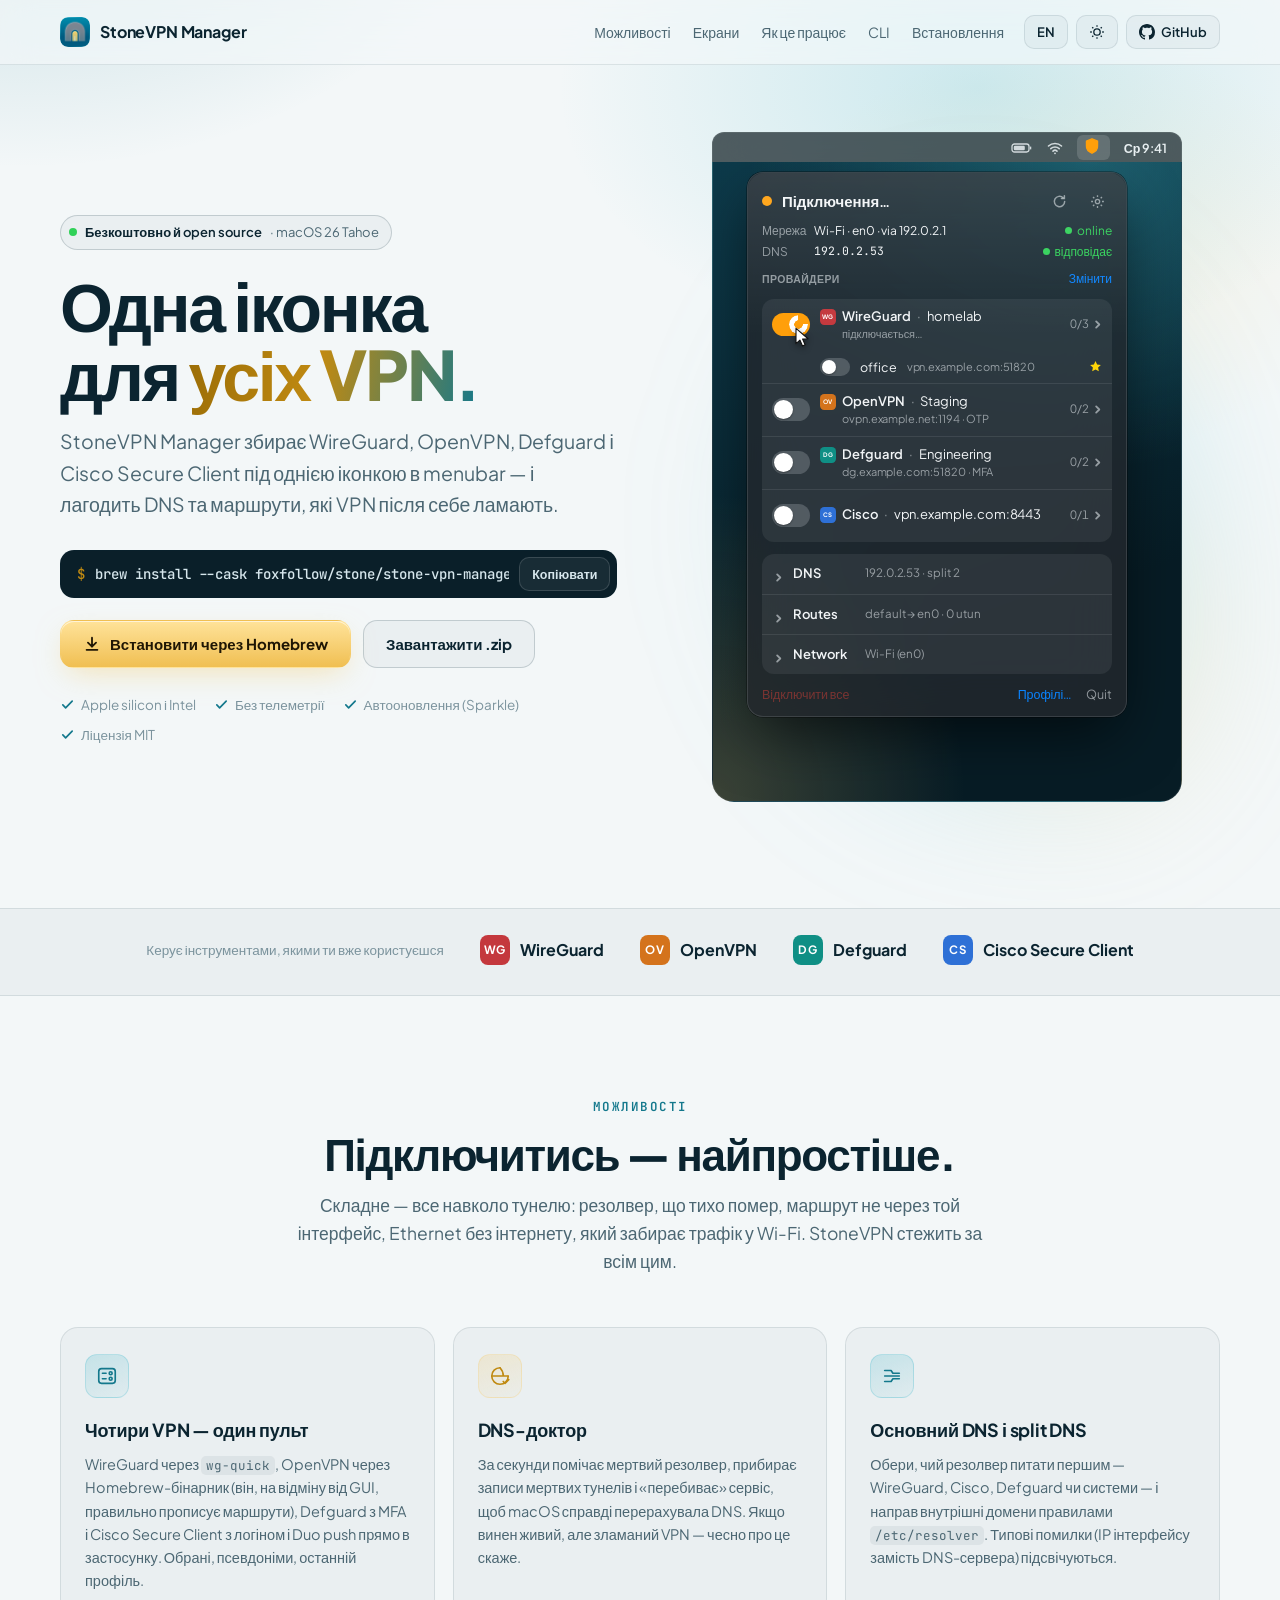
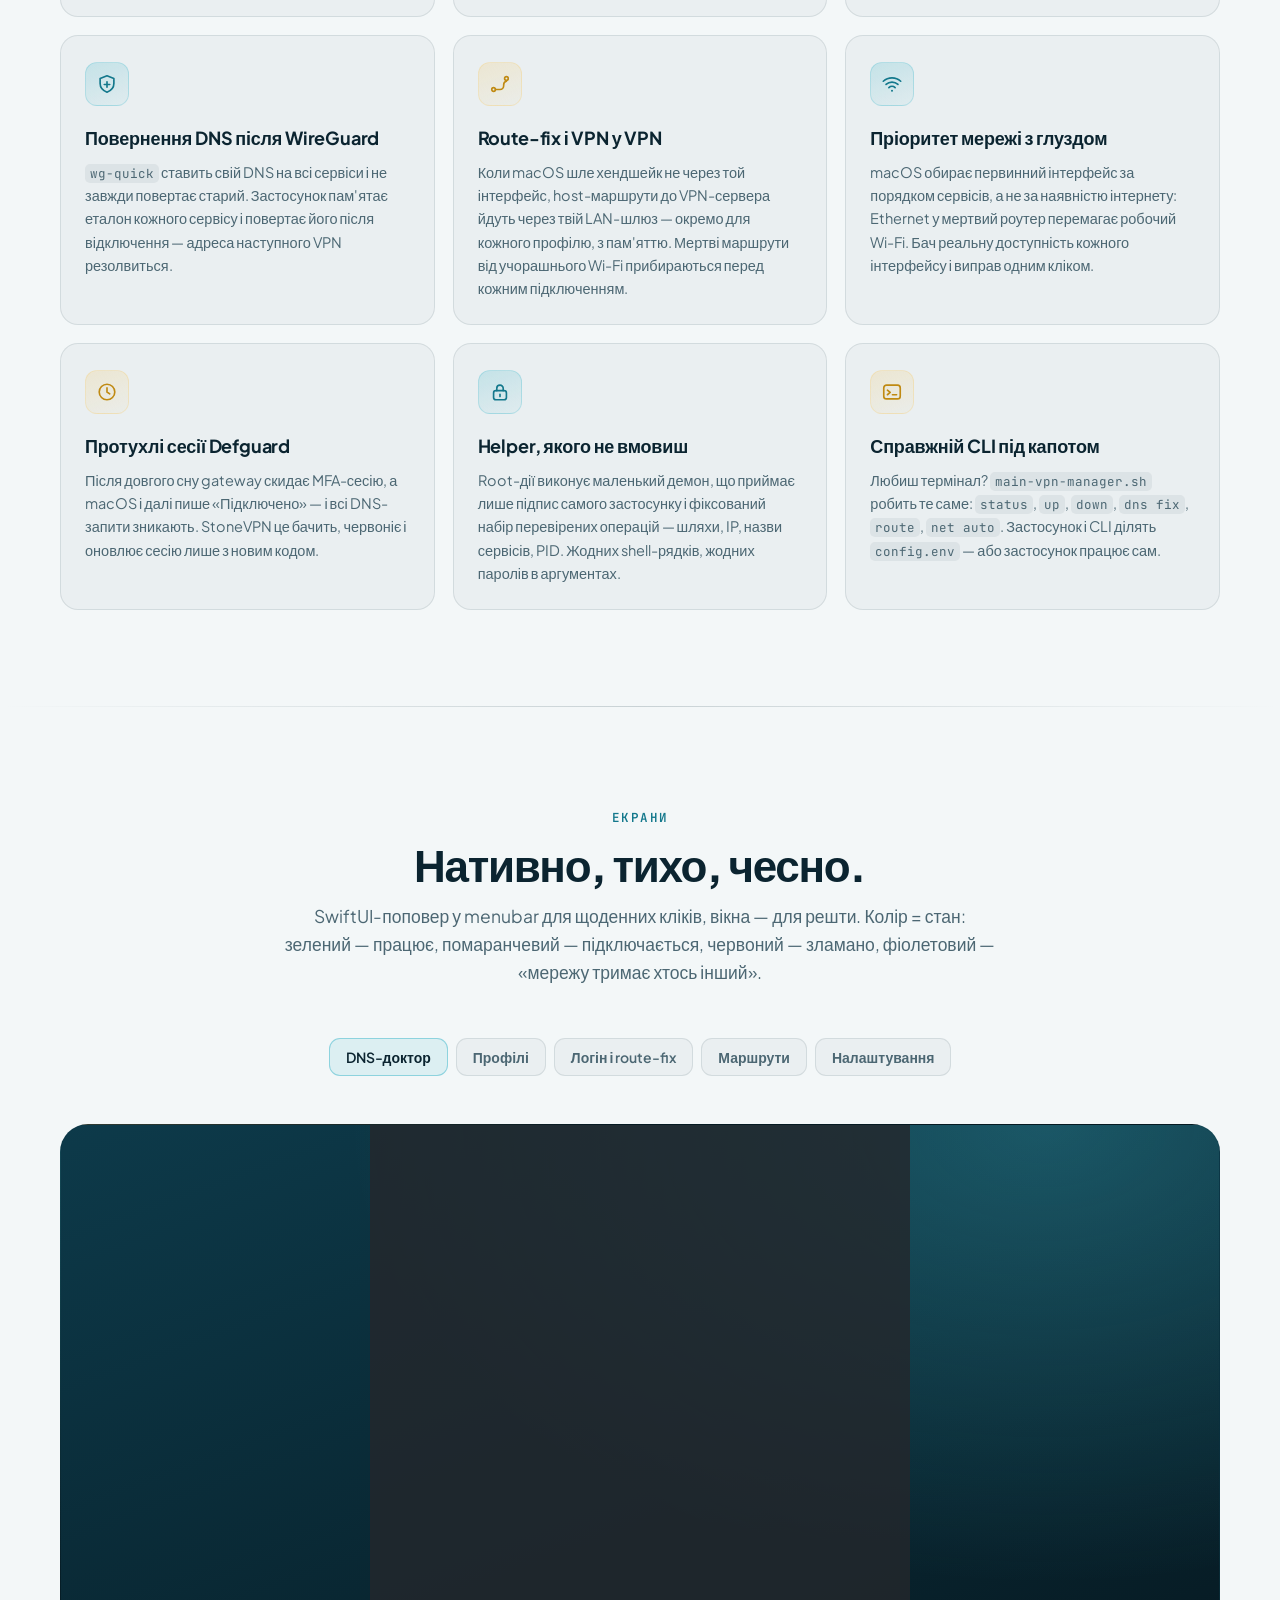
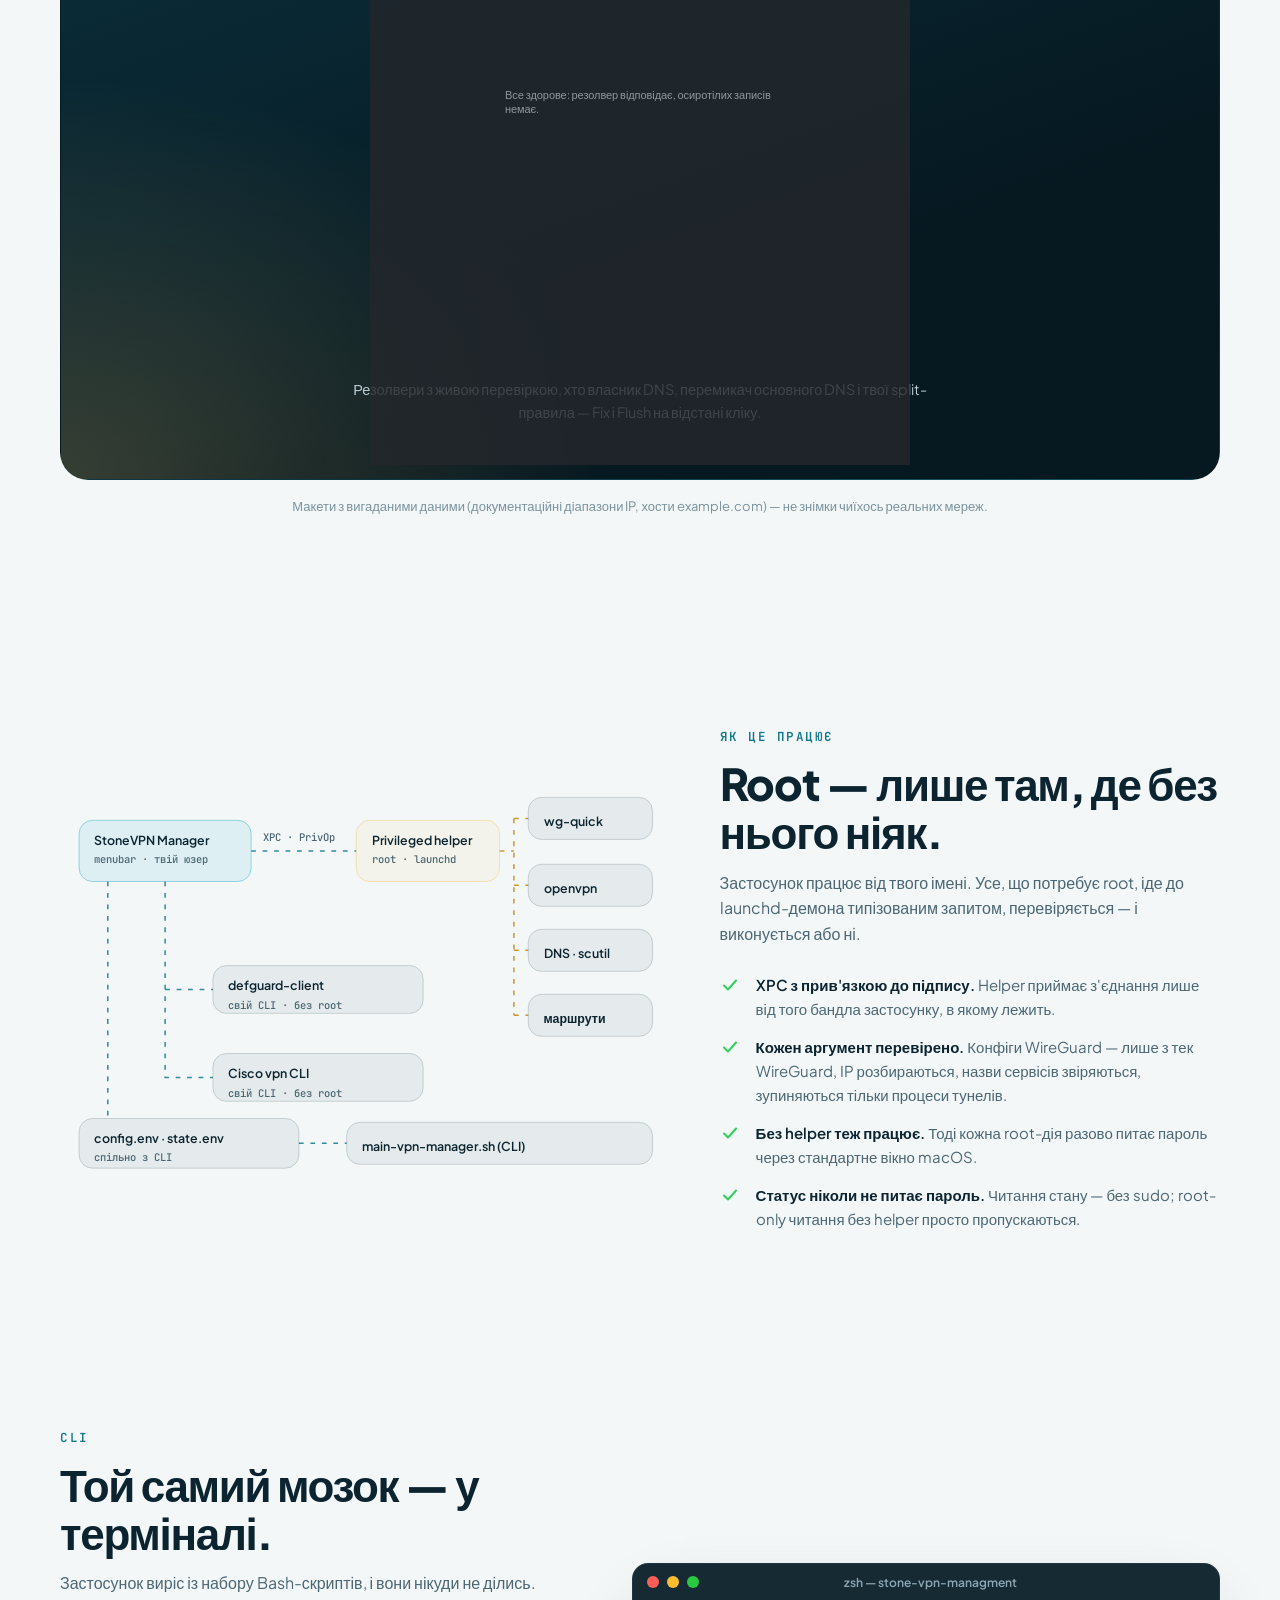
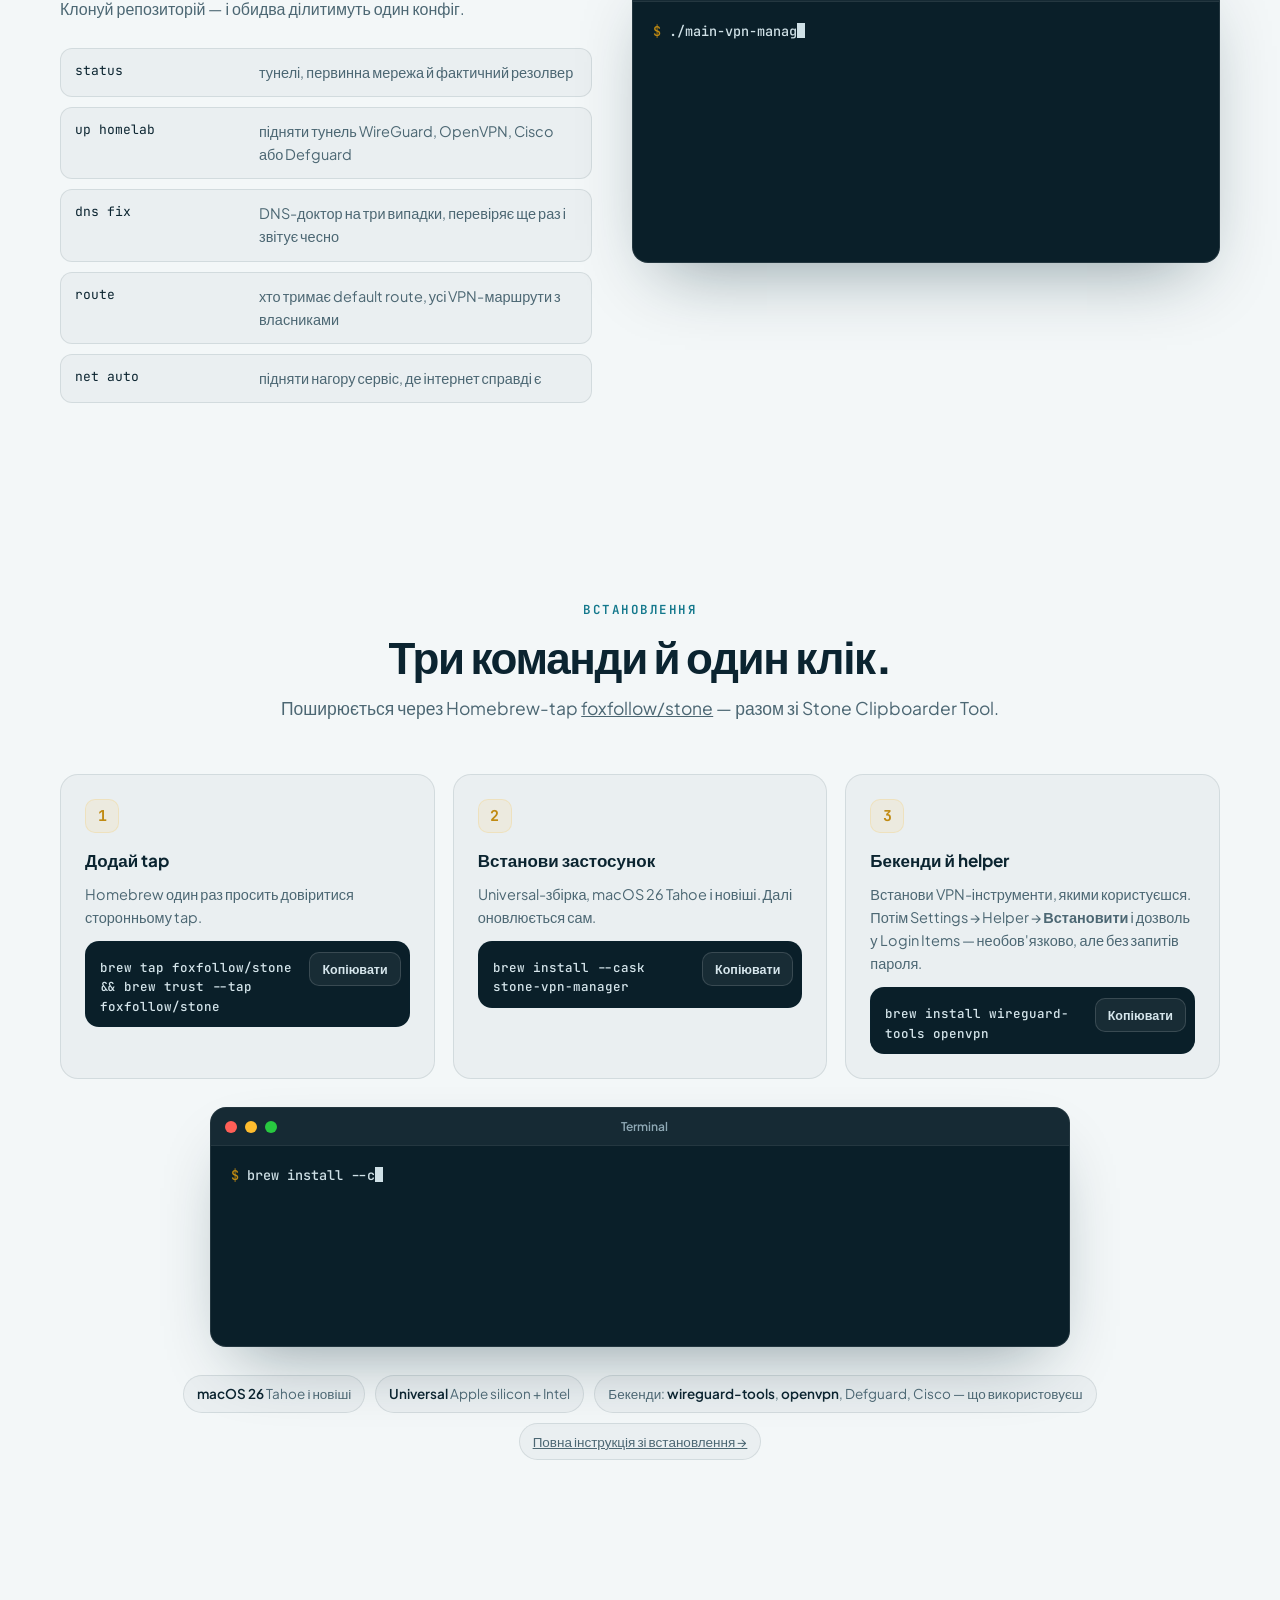
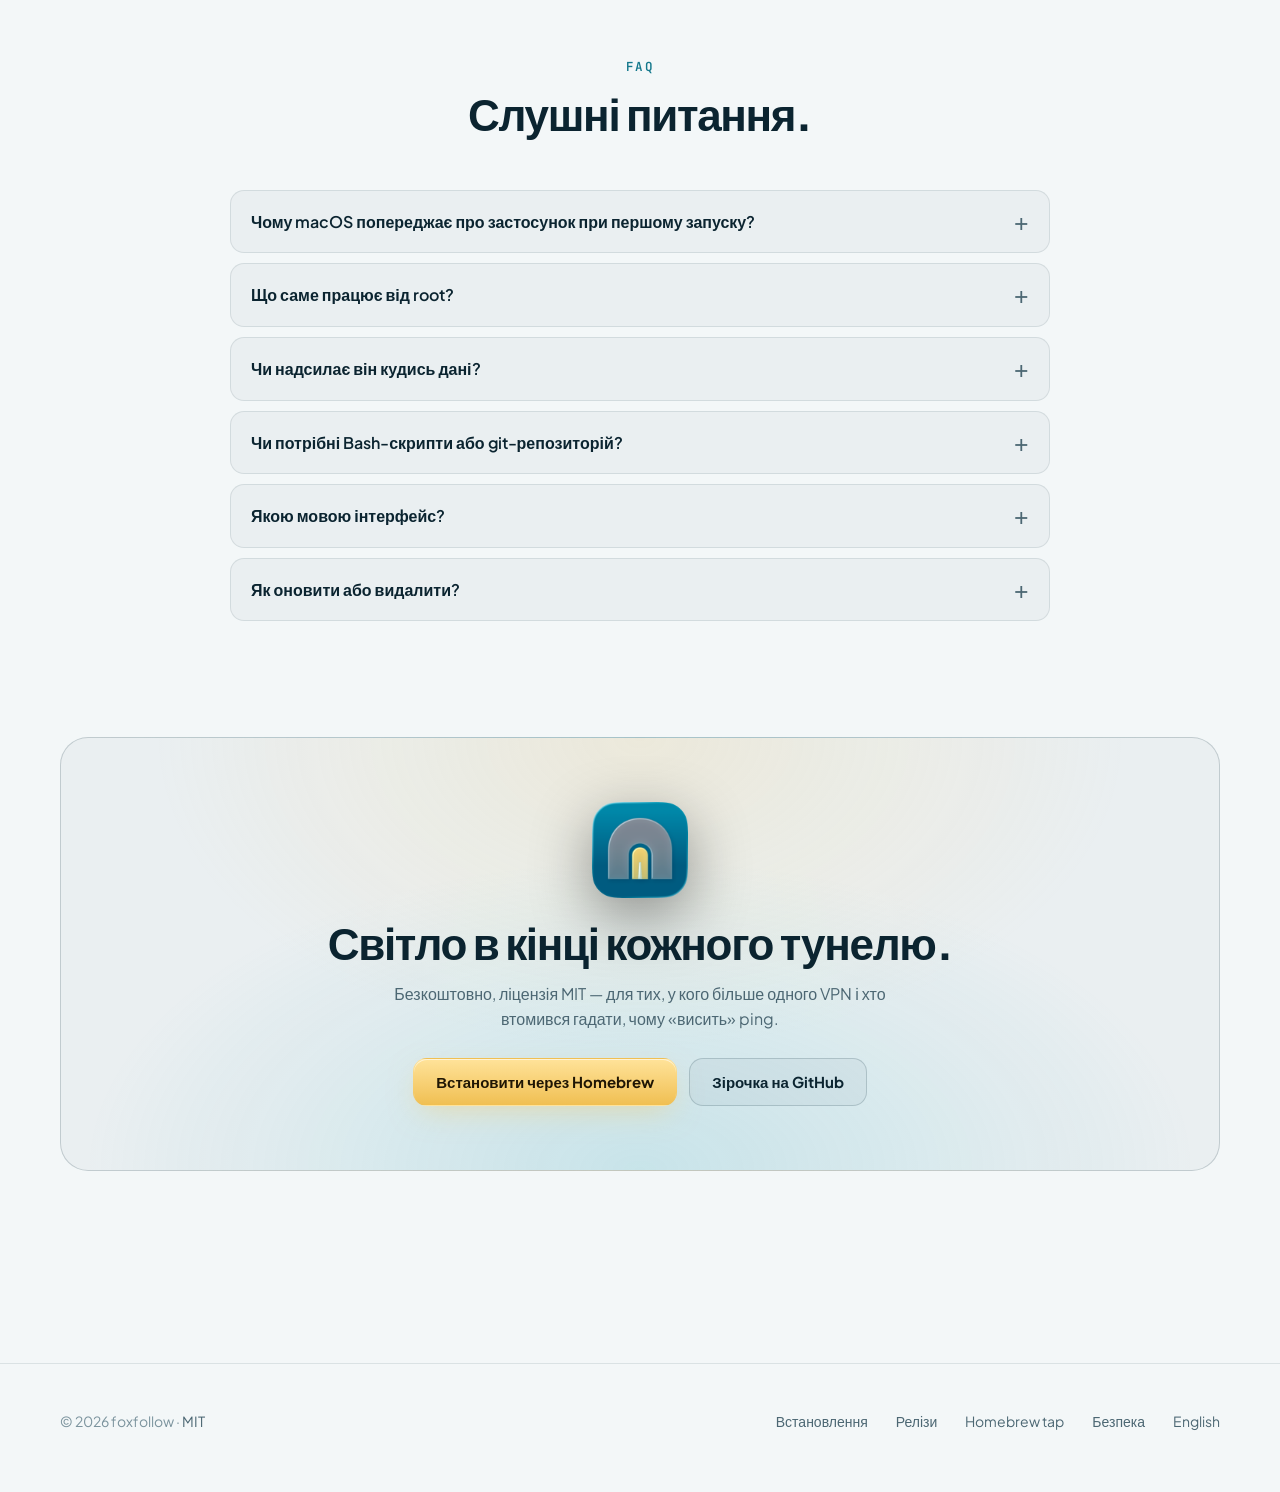
==== docs/index-ua.html @ f995382a "Add landing page (EN/UA), English README, Ukrainian README.uk.md - docs/: GitHub Pages site — animat" ====
<!DOCTYPE html>
<html lang="uk">
<head>
  <meta charset="utf-8">
  <meta name="viewport" content="width=device-width, initial-scale=1">
  <script>document.documentElement.classList.add("js");try{var t=localStorage.getItem("theme");if(t==="light"||t==="dark")document.documentElement.setAttribute("data-theme",t)}catch(e){}</script>
  <title>StoneVPN Manager – одна іконка в menubar для всіх VPN на macOS</title>
  <meta name="description" content="Безкоштовний open-source menubar-застосунок для macOS: WireGuard, OpenVPN, Defguard і Cisco Secure Client в одному місці — з DNS-доктором, split DNS, route-fix і діагностикою мережі. Встановлення через Homebrew.">
  <meta name="keywords" content="VPN менеджер macOS, WireGuard, OpenVPN, Defguard, Cisco Secure Client, DNS fix, split DNS, wg-quick, menubar, open source, українською">
  <link rel="canonical" href="https://foxfollow.github.io/stone-vpn-managment/index-ua.html">
  <link rel="alternate" hreflang="en" href="https://foxfollow.github.io/stone-vpn-managment/">
  <link rel="alternate" hreflang="uk" href="https://foxfollow.github.io/stone-vpn-managment/index-ua.html">
  <link rel="alternate" hreflang="x-default" href="https://foxfollow.github.io/stone-vpn-managment/">
  <link rel="icon" type="image/png" sizes="48x48" href="resources/favicon-48.png" media="(prefers-color-scheme: light)">
  <link rel="icon" type="image/png" sizes="48x48" href="resources/favicon-dark-48.png" media="(prefers-color-scheme: dark)">
  <link rel="apple-touch-icon" href="resources/apple-touch-icon.png">
  <meta property="og:type" content="website">
  <meta property="og:site_name" content="StoneVPN Manager">
  <meta property="og:title" content="StoneVPN Manager – одна іконка для всіх VPN">
  <meta property="og:description" content="WireGuard, OpenVPN, Defguard і Cisco в одному menubar-застосунку для macOS — і ремонт DNS та маршрутів, який VPN самі ніколи не роблять.">
  <meta property="og:url" content="https://foxfollow.github.io/stone-vpn-managment/index-ua.html">
  <meta property="og:image" content="https://foxfollow.github.io/stone-vpn-managment/resources/og-image.png">
  <meta property="og:locale" content="uk_UA">
  <meta property="og:locale:alternate" content="en_US">
  <meta name="twitter:card" content="summary_large_image">
  <meta name="theme-color" content="#061820">
  <link rel="preconnect" href="https://fonts.googleapis.com">
  <link rel="preconnect" href="https://fonts.gstatic.com" crossorigin>
  <link href="https://fonts.googleapis.com/css2?family=Plus+Jakarta+Sans:wght@400;500;600;700;800&family=JetBrains+Mono:wght@400;500;600&display=swap" rel="stylesheet">
  <link rel="stylesheet" href="resources/site.css">
  <script type="application/ld+json">
  {"@context":"https://schema.org","@type":"SoftwareApplication","name":"StoneVPN Manager","operatingSystem":"macOS 26+","applicationCategory":"UtilitiesApplication","offers":{"@type":"Offer","price":"0","priceCurrency":"USD"},"license":"https://opensource.org/licenses/MIT","url":"https://foxfollow.github.io/stone-vpn-managment/index-ua.html","inLanguage":"uk","downloadUrl":"https://github.com/foxfollow/stone-vpn-managment/releases/latest"}
  </script>
</head>
<body>

<nav class="nav" aria-label="Навігація">
  <div class="wrap">
    <a class="brand" href="index-ua.html"><img src="resources/icon-512.png" alt="" width="30" height="30">StoneVPN Manager</a>
    <div class="nav-links">
      <a href="#features">Можливості</a>
      <a href="#screens">Екрани</a>
      <a href="#how">Як це працює</a>
      <a href="#cli">CLI</a>
      <a href="#install">Встановлення</a>
    </div>
    <div class="nav-tools">
      <a class="chip-btn" href="./" hreflang="en" lang="en" title="English version">EN</a>
      <button class="chip-btn" type="button" data-theme-toggle aria-label="Світла/темна тема">
        <svg viewBox="0 0 20 20" fill="none" stroke="currentColor" stroke-width="1.6"><circle cx="10" cy="10" r="4"/><path d="M10 1.5v2M10 16.5v2M1.5 10h2M16.5 10h2M4 4l1.4 1.4M14.6 14.6 16 16M4 16l1.4-1.4M14.6 5.4 16 4"/></svg>
      </button>
      <a class="chip-btn" href="https://github.com/foxfollow/stone-vpn-managment" aria-label="GitHub">
        <svg viewBox="0 0 16 16" fill="currentColor"><path d="M8 0C3.58 0 0 3.58 0 8c0 3.54 2.29 6.53 5.47 7.59.4.07.55-.17.55-.38 0-.19-.01-.82-.01-1.49-2.01.37-2.53-.49-2.69-.94-.09-.23-.48-.94-.82-1.13-.28-.15-.68-.52-.01-.53.63-.01 1.08.58 1.23.82.72 1.21 1.87.87 2.33.66.07-.52.28-.87.51-1.07-1.78-.2-3.64-.89-3.64-3.95 0-.87.31-1.59.82-2.15-.08-.2-.36-1.02.08-2.12 0 0 .67-.21 2.2.82.64-.18 1.32-.27 2-.27.68 0 1.36.09 2 .27 1.53-1.04 2.2-.82 2.2-.82.44 1.1.16 1.92.08 2.12.51.56.82 1.27.82 2.15 0 3.07-1.87 3.75-3.65 3.95.29.25.54.73.54 1.48 0 1.07-.01 1.93-.01 2.2 0 .21.15.46.55.38A8.013 8.013 0 0 0 16 8c0-4.42-3.58-8-8-8z"/></svg>
        <span>GitHub</span>
      </a>
    </div>
  </div>
</nav>

<header class="hero">
  <div class="wrap hero-grid">
    <div>
      <span class="eyebrow reveal"><span class="pulse"></span><b>Безкоштовно й open source</b> · macOS 26 Tahoe</span>
      <h1 class="reveal" style="--d:.05s">Одна іконка<br>для <span class="lamp">усіх VPN.</span></h1>
      <p class="lead reveal" style="--d:.1s">StoneVPN Manager збирає WireGuard, OpenVPN, Defguard і Cisco Secure Client під однією іконкою в menubar — і лагодить DNS та маршрути, які VPN після себе ламають.</p>
      <div class="cmd reveal" style="--d:.15s"><span class="p">$</span><code>brew install --cask foxfollow/stone/stone-vpn-manager</code><button class="copy" type="button" data-copy="brew tap foxfollow/stone &amp;&amp; brew trust --tap foxfollow/stone &amp;&amp; brew install --cask stone-vpn-manager" data-done="Скопійовано ✓">Копіювати</button></div>
      <div class="hero-cta reveal" style="--d:.2s">
        <a class="btn btn-primary" href="#install">
          <svg viewBox="0 0 20 20" fill="none" stroke="currentColor" stroke-width="2" stroke-linecap="round" stroke-linejoin="round"><path d="M10 3v10M5.5 8.5 10 13l4.5-4.5M4 16.5h12"/></svg>
          Встановити через Homebrew
        </a>
        <a class="btn btn-ghost" href="https://github.com/foxfollow/stone-vpn-managment/releases/latest">Завантажити .zip</a>
      </div>
      <div class="hero-meta reveal" style="--d:.25s">
        <span><svg viewBox="0 0 16 16" fill="none" stroke="currentColor" stroke-width="1.8" stroke-linecap="round" stroke-linejoin="round"><path d="m3 8.5 3 3 7-7"/></svg>Apple silicon і Intel</span>
        <span><svg viewBox="0 0 16 16" fill="none" stroke="currentColor" stroke-width="1.8" stroke-linecap="round" stroke-linejoin="round"><path d="m3 8.5 3 3 7-7"/></svg>Без телеметрії</span>
        <span><svg viewBox="0 0 16 16" fill="none" stroke="currentColor" stroke-width="1.8" stroke-linecap="round" stroke-linejoin="round"><path d="m3 8.5 3 3 7-7"/></svg>Автооновлення (Sparkle)</span>
        <span><svg viewBox="0 0 16 16" fill="none" stroke="currentColor" stroke-width="1.8" stroke-linecap="round" stroke-linejoin="round"><path d="m3 8.5 3 3 7-7"/></svg>Ліцензія MIT</span>
      </div>
    </div>
    <div class="stage-wrap reveal" style="--d:.15s">
      <div class="stage-glow"></div>
      <div class="stage-fit" data-hero-stage>
        <div class="stage mk">
          <div class="menubar" aria-hidden="true">
            <span class="mb-ico" style="width:22px;height:16px">
              <svg viewBox="0 0 22 16" fill="none" stroke="currentColor" stroke-width="1.3"><rect x="1" y="4" width="17" height="8" rx="2.4"/><rect x="2.8" y="5.8" width="11" height="4.4" rx="1.2" fill="currentColor" stroke="none"/><path d="M19.6 6.6v2.8"/></svg>
            </span>
            <span class="mb-ico"><svg viewBox="0 0 16 16" fill="none" stroke="currentColor" stroke-width="1.6" stroke-linecap="round"><path d="M1.5 6a9.5 9.5 0 0 1 13 0M3.8 8.6a6.2 6.2 0 0 1 8.4 0M6 11.1a3 3 0 0 1 4 0"/><circle cx="8" cy="13.3" r=".9" fill="currentColor" stroke="none"/></svg></span>
            <span class="mb-app"><span data-mb-icon></span><span class="mb-count" data-mb-count></span></span>
            <span>Ср 9:41</span>
          </div>
          <div class="desk" role="img" aria-label="Анімований макет поповера StoneVPN Manager: підключення WireGuard і Defguard, виявлення мертвого DNS-резолвера і його ремонт. Вигадані дані."></div>
        </div>
      </div>
    </div>
  </div>
</header>

<div class="backends">
  <div class="wrap">
    <span class="lbl">Керує інструментами, якими ти вже користуєшся</span>
    <span class="be"><span class="badge b-wg">WG</span>WireGuard</span>
    <span class="be"><span class="badge b-ov">OV</span>OpenVPN</span>
    <span class="be"><span class="badge b-dg">DG</span>Defguard</span>
    <span class="be"><span class="badge b-cs">CS</span>Cisco Secure Client</span>
  </div>
</div>

<section id="features">
  <div class="wrap">
    <div class="sec-head reveal">
      <span class="kicker">Можливості</span>
      <h2>Підключитись — найпростіше.</h2>
      <p>Складне — все навколо тунелю: резолвер, що тихо помер, маршрут не через той інтерфейс, Ethernet без інтернету, який забирає трафік у Wi-Fi. StoneVPN стежить за всім цим.</p>
    </div>
    <div class="features">
      <article class="feat reveal">
        <div class="ico"><svg viewBox="0 0 24 24" fill="none" stroke="currentColor" stroke-width="1.8" stroke-linecap="round" stroke-linejoin="round"><rect x="3" y="4" width="18" height="16" rx="3"/><path d="M7 9h4M7 15h4"/><circle cx="16" cy="9" r="1.6"/><circle cx="16" cy="15" r="1.6"/></svg></div>
        <h3>Чотири VPN — один пульт</h3>
        <p>WireGuard через <code>wg-quick</code>, OpenVPN через Homebrew-бінарник (він, на відміну від GUI, правильно прописує маршрути), Defguard з MFA і Cisco Secure Client з логіном і Duo push прямо в застосунку. Обрані, псевдоніми, останній профіль.</p>
      </article>
      <article class="feat reveal" style="--d:.05s">
        <div class="ico lamp"><svg viewBox="0 0 24 24" fill="none" stroke="currentColor" stroke-width="1.8" stroke-linecap="round" stroke-linejoin="round"><path d="M12 3a9 9 0 1 0 9 9"/><path d="M3.5 12h17M12 3c2.5 2.6 3.6 5.6 3.6 9"/><path d="m15.5 18 2 2 4-4"/></svg></div>
        <h3>DNS-доктор</h3>
        <p>За секунди помічає мертвий резолвер, прибирає записи мертвих тунелів і «перебиває» сервіс, щоб macOS справді перерахувала DNS. Якщо винен живий, але зламаний VPN — чесно про це скаже.</p>
      </article>
      <article class="feat reveal" style="--d:.1s">
        <div class="ico"><svg viewBox="0 0 24 24" fill="none" stroke="currentColor" stroke-width="1.8" stroke-linecap="round" stroke-linejoin="round"><path d="M4 6h7l2 3h7M4 18h7l2-3h7M4 12h16"/></svg></div>
        <h3>Основний DNS і split DNS</h3>
        <p>Обери, чий резолвер питати першим — WireGuard, Cisco, Defguard чи системи — і направ внутрішні домени правилами <code>/etc/resolver</code>. Типові помилки (IP інтерфейсу замість DNS-сервера) підсвічуються.</p>
      </article>
      <article class="feat reveal">
        <div class="ico"><svg viewBox="0 0 24 24" fill="none" stroke="currentColor" stroke-width="1.8" stroke-linecap="round" stroke-linejoin="round"><path d="M12 3 19.5 6v5.5c0 4.6-3.2 7.8-7.5 9.5-4.3-1.7-7.5-4.9-7.5-9.5V6z"/><path d="M9 12.5h6M12 9.5v6"/></svg></div>
        <h3>Повернення DNS після WireGuard</h3>
        <p><code>wg-quick</code> ставить свій DNS на всі сервіси і не завжди повертає старий. Застосунок пам'ятає еталон кожного сервісу і повертає його після відключення — адреса наступного VPN резолвиться.</p>
      </article>
      <article class="feat reveal" style="--d:.05s">
        <div class="ico lamp"><svg viewBox="0 0 24 24" fill="none" stroke="currentColor" stroke-width="1.8" stroke-linecap="round" stroke-linejoin="round"><circle cx="5" cy="18" r="2"/><circle cx="19" cy="6" r="2"/><path d="M7 18h5a4 4 0 0 0 4-4v-1a4 4 0 0 1 3-4"/></svg></div>
        <h3>Route-fix і VPN у VPN</h3>
        <p>Коли macOS шле хендшейк не через той інтерфейс, host-маршрути до VPN-сервера йдуть через твій LAN-шлюз — окремо для кожного профілю, з пам'яттю. Мертві маршрути від учорашнього Wi-Fi прибираються перед кожним підключенням.</p>
      </article>
      <article class="feat reveal" style="--d:.1s">
        <div class="ico"><svg viewBox="0 0 24 24" fill="none" stroke="currentColor" stroke-width="1.8" stroke-linecap="round" stroke-linejoin="round"><path d="M2.5 9a14 14 0 0 1 19 0M5.5 12.5a9.5 9.5 0 0 1 13 0M8.6 16a5 5 0 0 1 6.8 0"/><circle cx="12" cy="19.4" r="1.1" fill="currentColor" stroke="none"/></svg></div>
        <h3>Пріоритет мережі з глуздом</h3>
        <p>macOS обирає первинний інтерфейс за порядком сервісів, а не за наявністю інтернету: Ethernet у мертвий роутер перемагає робочий Wi-Fi. Бач реальну доступність кожного інтерфейсу і виправ одним кліком.</p>
      </article>
      <article class="feat reveal">
        <div class="ico lamp"><svg viewBox="0 0 24 24" fill="none" stroke="currentColor" stroke-width="1.8" stroke-linecap="round" stroke-linejoin="round"><circle cx="12" cy="12" r="8.5"/><path d="M12 7.5V12l3 2"/></svg></div>
        <h3>Протухлі сесії Defguard</h3>
        <p>Після довгого сну gateway скидає MFA-сесію, а macOS і далі пише «Підключено» — і всі DNS-запити зникають. StoneVPN це бачить, червоніє і оновлює сесію лише з новим кодом.</p>
      </article>
      <article class="feat reveal" style="--d:.05s">
        <div class="ico"><svg viewBox="0 0 24 24" fill="none" stroke="currentColor" stroke-width="1.8" stroke-linecap="round" stroke-linejoin="round"><rect x="5" y="10.5" width="14" height="10" rx="2.5"/><path d="M8.5 10.5V8a3.5 3.5 0 0 1 7 0v2.5M12 14.5v2.5"/></svg></div>
        <h3>Helper, якого не вмовиш</h3>
        <p>Root-дії виконує маленький демон, що приймає лише підпис самого застосунку і фіксований набір перевірених операцій — шляхи, IP, назви сервісів, PID. Жодних shell-рядків, жодних паролів в аргументах.</p>
      </article>
      <article class="feat reveal" style="--d:.1s">
        <div class="ico lamp"><svg viewBox="0 0 24 24" fill="none" stroke="currentColor" stroke-width="1.8" stroke-linecap="round" stroke-linejoin="round"><rect x="3" y="4.5" width="18" height="15" rx="3"/><path d="m7 10 3 2.5L7 15M12.5 15H17"/></svg></div>
        <h3>Справжній CLI під капотом</h3>
        <p>Любиш термінал? <code>main-vpn-manager.sh</code> робить те саме: <code>status</code>, <code>up</code>, <code>down</code>, <code>dns fix</code>, <code>route</code>, <code>net auto</code>. Застосунок і CLI ділять <code>config.env</code> — або застосунок працює сам.</p>
      </article>
    </div>
  </div>
</section>

<div class="divider"></div>

<section id="screens">
  <div class="wrap">
    <div class="sec-head reveal">
      <span class="kicker">Екрани</span>
      <h2>Нативно, тихо, чесно.</h2>
      <p>SwiftUI-поповер у menubar для щоденних кліків, вікна — для решти. Колір = стан: зелений — працює, помаранчевий — підключається, червоний — зламано, фіолетовий — «мережу тримає хтось інший».</p>
    </div>
    <div class="gallery reveal" data-gallery>
      <div class="g-tabs" role="tablist">
        <button class="g-tab" role="tab" type="button" data-for="dns">DNS-доктор</button>
        <button class="g-tab" role="tab" type="button" data-for="profiles">Профілі</button>
        <button class="g-tab" role="tab" type="button" data-for="connect">Логін і route-fix</button>
        <button class="g-tab" role="tab" type="button" data-for="routes">Маршрути</button>
        <button class="g-tab" role="tab" type="button" data-for="settings">Налаштування</button>
      </div>
      <div class="g-stage">
        <div class="g-pane" data-pane="dns"><div class="g-fit"></div><p class="g-cap">Резолвери з живою перевіркою, хто власник DNS, перемикач основного DNS і твої split-правила — Fix і Flush на відстані кліку.</p></div>
        <div class="g-pane" data-pane="profiles"><div class="g-fit"></div><p class="g-cap">Усі профілі всіх бекендів: псевдоніми для незрозумілих назв <code>.ovpn</code>, обрані й політика route-fix для кожного профілю.</p></div>
        <div class="g-pane" data-pane="connect"><div class="g-fit"></div><p class="g-cap">Логін OpenVPN з OTP і вибором route-fix шлюзу. Паролі й коди ніде не зберігаються.</p></div>
        <div class="g-pane" data-pane="routes"><div class="g-fit"></div><p class="g-cap">Який тунель що везе: маршрути кожного utun з підписом власника, плюс host-маршрути до VPN-серверів.</p></div>
        <div class="g-pane" data-pane="settings"><div class="g-fit"></div><p class="g-cap">Ті самі ключі, що в <code>config.env</code>, плюс повернення DNS, doctor і автоматика.</p></div>
      </div>
    </div>
    <p class="mockup-note">Макети з вигаданими даними (документаційні діапазони IP, хости example.com) — не знімки чиїхось реальних мереж.</p>
  </div>
</section>

<section id="how">
  <div class="wrap arch">
    <div class="reveal" data-arch>
      <script type="application/json">{"aria":"Архітектура: застосунок звертається до root-helper через XPC; helper виконує wg-quick, openvpn, зміни DNS і маршрутів; Defguard і Cisco — через власні CLI; CLI ділить конфіг.","app":"StoneVPN Manager","appS":"menubar · твій юзер","xpc":"XPC · PrivOp","helper":"Privileged helper","helperS":"root · launchd","dns":"DNS · scutil","routes":"маршрути","noRoot":"свій CLI · без root","shared":"спільно з CLI"}</script>
    </div>
    <div>
      <div class="reveal">
        <span class="kicker">Як це працює</span>
        <h2>Root — лише там, де без нього ніяк.</h2>
        <p style="color:var(--muted);margin:0 0 26px">Застосунок працює від твого імені. Усе, що потребує root, іде до launchd-демона типізованим запитом, перевіряється — і виконується або ні.</p>
      </div>
      <ul class="checks reveal" style="--d:.05s">
        <li><svg viewBox="0 0 20 20" fill="none" stroke="currentColor" stroke-width="2" stroke-linecap="round" stroke-linejoin="round"><path d="m4 10.5 4 4 8-9"/></svg><span><b>XPC з прив'язкою до підпису.</b> Helper приймає з'єднання лише від того бандла застосунку, в якому лежить.</span></li>
        <li><svg viewBox="0 0 20 20" fill="none" stroke="currentColor" stroke-width="2" stroke-linecap="round" stroke-linejoin="round"><path d="m4 10.5 4 4 8-9"/></svg><span><b>Кожен аргумент перевірено.</b> Конфіги WireGuard — лише з тек WireGuard, IP розбираються, назви сервісів звіряються, зупиняються тільки процеси тунелів.</span></li>
        <li><svg viewBox="0 0 20 20" fill="none" stroke="currentColor" stroke-width="2" stroke-linecap="round" stroke-linejoin="round"><path d="m4 10.5 4 4 8-9"/></svg><span><b>Без helper теж працює.</b> Тоді кожна root-дія разово питає пароль через стандартне вікно macOS.</span></li>
        <li><svg viewBox="0 0 20 20" fill="none" stroke="currentColor" stroke-width="2" stroke-linecap="round" stroke-linejoin="round"><path d="m4 10.5 4 4 8-9"/></svg><span><b>Статус ніколи не питає пароль.</b> Читання стану — без sudo; root-only читання без helper просто пропускаються.</span></li>
      </ul>
    </div>
  </div>
</section>

<section id="cli">
  <div class="wrap cli-grid">
    <div>
      <div class="reveal">
        <span class="kicker">CLI</span>
        <h2>Той самий мозок — у терміналі.</h2>
        <p style="color:var(--muted);margin:0 0 26px">Застосунок виріс із набору Bash-скриптів, і вони нікуди не ділись. Клонуй репозиторій — і обидва ділитимуть один конфіг.</p>
      </div>
      <div class="cmds reveal" style="--d:.05s">
        <div><code>status</code><span>тунелі, первинна мережа й фактичний резолвер</span></div>
        <div><code>up homelab</code><span>підняти тунель WireGuard, OpenVPN, Cisco або Defguard</span></div>
        <div><code>dns fix</code><span>DNS-доктор на три випадки, перевіряє ще раз і звітує чесно</span></div>
        <div><code>route</code><span>хто тримає default route, усі VPN-маршрути з власниками</span></div>
        <div><code>net auto</code><span>підняти нагору сервіс, де інтернет справді є</span></div>
      </div>
    </div>
    <div class="term reveal" style="--d:.1s">
      <div class="term-bar"><span class="lights"><i></i><i></i><i></i></span><span class="t-title">zsh — stone-vpn-managment</span></div>
      <pre data-term><script type="application/json">[
        {"c":"./main-vpn-manager.sh list"},
        {"o":"WireGuard  homelab · office · backup","k":"dim","w":120},
        {"o":"OpenVPN    Staging · Client lab","k":"dim","w":120},
        {"o":"Defguard   Engineering (MFA) · Lab","k":"dim","w":120},
        {"o":"Cisco      vpn.example.com:8443","k":"dim","w":500},
        {"c":"./main-vpn-manager.sh up homelab"},
        {"o":"[#] wg-quick up /opt/homebrew/etc/wireguard/homelab.conf","k":"dim","w":420},
        {"o":"✓ homelab → utun4 198.51.100.7","k":"ok","w":600},
        {"c":"./main-vpn-manager.sh dns fix"},
        {"o":"резолвер 198.51.100.53 ✗ — не відповідає","k":"","w":300},
        {"o":"осиротілі DNS: 1 → прибрано · Wi-Fi переключено · кеш скинуто","k":"dim","w":420},
        {"o":"✓ резолвер знову відповідає","k":"ok","w":300}
      ]</script></pre>
    </div>
  </div>
</section>

<section id="install">
  <div class="wrap">
    <div class="sec-head reveal">
      <span class="kicker">Встановлення</span>
      <h2>Три команди й один клік.</h2>
      <p>Поширюється через Homebrew-tap <a href="https://github.com/foxfollow/homebrew-stone">foxfollow/stone</a> — разом зі Stone Clipboarder Tool.</p>
    </div>
    <div class="steps">
      <div class="step reveal">
        <h3>Додай tap</h3>
        <p>Homebrew один раз просить довіритися сторонньому tap.</p>
        <div class="cmd"><code>brew tap foxfollow/stone &amp;&amp; brew trust --tap foxfollow/stone</code><button class="copy" type="button" data-copy="brew tap foxfollow/stone &amp;&amp; brew trust --tap foxfollow/stone" data-done="✓">Копіювати</button></div>
      </div>
      <div class="step reveal" style="--d:.05s">
        <h3>Встанови застосунок</h3>
        <p>Universal-збірка, macOS 26 Tahoe і новіші. Далі оновлюється сам.</p>
        <div class="cmd"><code>brew install --cask stone-vpn-manager</code><button class="copy" type="button" data-copy="brew install --cask stone-vpn-manager" data-done="✓">Копіювати</button></div>
      </div>
      <div class="step reveal" style="--d:.1s">
        <h3>Бекенди й helper</h3>
        <p>Встанови VPN-інструменти, якими користуєшся. Потім Settings → Helper → <b>Встановити</b> і дозволь у Login Items — необов'язково, але без запитів пароля.</p>
        <div class="cmd"><code>brew install wireguard-tools openvpn</code><button class="copy" type="button" data-copy="brew install wireguard-tools openvpn" data-done="✓">Копіювати</button></div>
      </div>
    </div>
    <div class="term reveal" style="margin-top:28px;max-width:860px;margin-inline:auto">
      <div class="term-bar"><span class="lights"><i></i><i></i><i></i></span><span class="t-title">Terminal</span></div>
      <pre data-term style="min-height:200px"><script type="application/json">[
        {"c":"brew install --cask stone-vpn-manager"},
        {"o":"==> Downloading StoneVPNManager.zip","k":"hl","w":500},
        {"o":"==> Installing Cask stone-vpn-manager","k":"hl","w":300},
        {"o":"==> Moving App 'StoneVPNManager.app' to '/Applications/StoneVPNManager.app'","k":"dim","w":400},
        {"o":"🍺  stone-vpn-manager was successfully installed!","k":"ok","w":500},
        {"c":"open -a StoneVPNManager"}
      ]</script></pre>
    </div>
    <div class="req reveal">
      <span><b>macOS 26</b> Tahoe і новіші</span>
      <span><b>Universal</b> Apple silicon + Intel</span>
      <span>Бекенди: <b>wireguard-tools</b>, <b>openvpn</b>, Defguard, Cisco — що використовуєш</span>
      <span><a href="installation-ua.html">Повна інструкція зі встановлення →</a></span>
    </div>
  </div>
</section>

<section id="faq">
  <div class="wrap">
    <div class="sec-head reveal">
      <span class="kicker">FAQ</span>
      <h2>Слушні питання.</h2>
    </div>
    <div class="faq reveal">
      <details>
        <summary>Чому macOS попереджає про застосунок при першому запуску?</summary>
        <p>Він безкоштовний і підписаний ad-hoc, без платного Apple Developer ID. Homebrew-cask сам знімає прапорець карантину. Для ручного <code>.zip</code> один раз виконай <code>xattr -cr /Applications/StoneVPNManager.app</code> або правий клік → Open. Оновлення перевіряються підписом EdDSA.</p>
      </details>
      <details>
        <summary>Що саме працює від root?</summary>
        <p><code>wg-quick</code>, <code>openvpn</code>, зміни DNS і маршрутів, порядок мережевих сервісів і зупинка процесів тунелів — через helper і лише як типізовані перевірені операції. Defguard і Cisco йдуть через власні CLI і root не потребують.</p>
      </details>
      <details>
        <summary>Чи надсилає він кудись дані?</summary>
        <p>Ні телеметрії, ні акаунтів. Мережа — лише перевірка оновлень (appcast на GitHub Pages), перевірка DNS (<code>dig apple.com</code>) і доступності кожного інтерфейсу. Тому macOS і питає дозвіл <b>Local Network</b> — резолвер зазвичай живе в LAN.</p>
      </details>
      <details>
        <summary>Чи потрібні Bash-скрипти або git-репозиторій?</summary>
        <p>Ні. Без репозиторію застосунок тримає налаштування в <code>~/Library/Application Support/StoneVPNManager/</code>. Якщо склонуєш репо — застосунок і CLI ділитимуть <code>config.env</code> і <code>state.env</code>.</p>
      </details>
      <details>
        <summary>Якою мовою інтерфейс?</summary>
        <p>Українською. Англійська локалізація — у планах, допомога вітається.</p>
      </details>
      <details>
        <summary>Як оновити або видалити?</summary>
        <p>Застосунок сам перевіряє оновлення (Налаштування → Загальні). Через Homebrew: <code>brew upgrade --cask --greedy stone-vpn-manager</code>. Видалити: Settings → Helper → Видалити, потім <code>brew uninstall --cask --zap stone-vpn-manager</code>.</p>
      </details>
    </div>
  </div>
</section>

<section style="padding-top:20px">
  <div class="wrap">
    <div class="cta reveal">
      <img src="resources/icon-512.png" alt="Іконка StoneVPN Manager" width="96" height="96">
      <h2>Світло в кінці кожного тунелю.</h2>
      <p>Безкоштовно, ліцензія MIT — для тих, у кого більше одного VPN і хто втомився гадати, чому «висить» ping.</p>
      <div class="hero-cta">
        <a class="btn btn-primary" href="#install">Встановити через Homebrew</a>
        <a class="btn btn-ghost" href="https://github.com/foxfollow/stone-vpn-managment">Зірочка на GitHub</a>
      </div>
    </div>
  </div>
</section>

<footer>
  <div class="wrap">
    <span>© 2026 foxfollow · <a href="https://github.com/foxfollow/stone-vpn-managment/blob/main/LICENSE">MIT</a></span>
    <span class="sp"></span>
    <a href="installation-ua.html">Встановлення</a>
    <a href="https://github.com/foxfollow/stone-vpn-managment/releases">Релізи</a>
    <a href="https://github.com/foxfollow/homebrew-stone">Homebrew tap</a>
    <a href="https://github.com/foxfollow/stone-vpn-managment/blob/main/SECURITY.md">Безпека</a>
    <a href="./" hreflang="en" lang="en">English</a>
  </div>
</footer>

<script src="resources/site.js" defer></script>
</body>
</html>
---- docs/resources/site.css ----
/* StoneVPN Manager — landing. No framework: tokens + a few components.
   Mock UI (popover, windows) is drawn by site.js with made-up data only
   (RFC 5737 / RFC 2606 addresses and names). */

:root {
  --bg: #061820;
  --bg-2: #0a2430;
  --bg-3: #0f3140;
  --surface: rgba(255, 255, 255, 0.035);
  --surface-2: rgba(255, 255, 255, 0.06);
  --line: rgba(255, 255, 255, 0.09);
  --line-2: rgba(255, 255, 255, 0.16);
  --text: #e6f0f4;
  --muted: #8ea8b4;
  --faint: #5f7b88;
  --lamp: #f3cd74;
  --lamp-2: #ffe7a8;
  --teal: #3fb6c9;
  --teal-2: #1c7f93;
  --stone: #9aa4ae;
  --ok: #30d158;
  --warn: #ff9f0a;
  --bad: #ff453a;
  --violet: #bf5af2;
  --code-bg: #04121a;
  --shadow: 0 30px 80px -20px rgba(0, 0, 0, 0.65);
  --radius: 18px;
  --max: 1160px;
  --font: "Plus Jakarta Sans", -apple-system, BlinkMacSystemFont, "Segoe UI", sans-serif;
  --mono: "JetBrains Mono", ui-monospace, SFMono-Regular, Menlo, monospace;
  color-scheme: dark;
}

:root[data-theme="light"] {
  --bg: #f3f7f8;
  --bg-2: #e8f0f2;
  --bg-3: #dce8ec;
  --surface: rgba(6, 40, 52, 0.035);
  --surface-2: rgba(6, 40, 52, 0.06);
  --line: rgba(6, 40, 52, 0.1);
  --line-2: rgba(6, 40, 52, 0.18);
  --text: #0b2430;
  --muted: #4c6773;
  --faint: #7b939d;
  --lamp: #c08a12;
  --lamp-2: #9b6d06;
  --teal: #13788c;
  --teal-2: #0e5f70;
  --code-bg: #0a1f29;
  --shadow: 0 30px 70px -28px rgba(6, 40, 52, 0.45);
  color-scheme: light;
}

@media (prefers-color-scheme: light) {
  :root:not([data-theme="dark"]) {
    --bg: #f3f7f8;
    --bg-2: #e8f0f2;
    --bg-3: #dce8ec;
    --surface: rgba(6, 40, 52, 0.035);
    --surface-2: rgba(6, 40, 52, 0.06);
    --line: rgba(6, 40, 52, 0.1);
    --line-2: rgba(6, 40, 52, 0.18);
    --text: #0b2430;
    --muted: #4c6773;
    --faint: #7b939d;
    --lamp: #c08a12;
    --lamp-2: #9b6d06;
    --teal: #13788c;
    --teal-2: #0e5f70;
    --code-bg: #0a1f29;
    --shadow: 0 30px 70px -28px rgba(6, 40, 52, 0.45);
    color-scheme: light;
  }
}

* { box-sizing: border-box; }
html { scroll-behavior: smooth; -webkit-text-size-adjust: 100%; }
@media (prefers-reduced-motion: reduce) { html { scroll-behavior: auto; } }
body {
  margin: 0;
  background: var(--bg);
  color: var(--text);
  font: 400 16px/1.6 var(--font);
  -webkit-font-smoothing: antialiased;
  overflow-x: hidden;
}
img { max-width: 100%; display: block; }
a { color: inherit; }
code, kbd, pre { font-family: var(--mono); }
[id] { scroll-margin-top: 84px; }
.wrap { width: min(var(--max), 100% - 32px); margin: 0 auto; }
.sr-only { position: absolute; width: 1px; height: 1px; overflow: hidden; clip: rect(0 0 0 0); white-space: nowrap; }

/* ── nav ─────────────────────────────────────────────────────────────── */
.nav {
  position: fixed; inset: 0 0 auto 0; z-index: 50;
  backdrop-filter: blur(16px) saturate(1.4); -webkit-backdrop-filter: blur(16px) saturate(1.4);
  background: color-mix(in srgb, var(--bg) 72%, transparent);
  border-bottom: 1px solid var(--line);
}
.nav .wrap { display: flex; align-items: center; gap: 20px; height: 64px; }
.brand { display: flex; align-items: center; gap: 10px; font-weight: 700; text-decoration: none; letter-spacing: -0.01em; }
.brand img { width: 30px; height: 30px; border-radius: 8px; }
.nav-links { display: flex; gap: 22px; margin-left: auto; font-size: 14px; }
.nav-links a { color: var(--muted); text-decoration: none; transition: color .2s; }
.nav-links a:hover { color: var(--text); }
.nav-tools { display: flex; align-items: center; gap: 8px; }
.chip-btn {
  display: inline-flex; align-items: center; gap: 6px; height: 34px; padding: 0 12px;
  border-radius: 10px; border: 1px solid var(--line); background: var(--surface);
  color: var(--text); font: 600 13px var(--font); text-decoration: none; cursor: pointer;
  transition: background .2s, border-color .2s;
}
.chip-btn:hover { background: var(--surface-2); border-color: var(--line-2); }
.chip-btn svg { width: 16px; height: 16px; }
@media (max-width: 860px) { .nav-links { display: none; } .nav-tools { margin-left: auto; } }

/* ── buttons ─────────────────────────────────────────────────────────── */
.btn {
  display: inline-flex; align-items: center; justify-content: center; gap: 9px;
  height: 48px; padding: 0 22px; border-radius: 14px; font: 700 15px var(--font);
  text-decoration: none; border: 1px solid transparent; cursor: pointer;
  transition: transform .2s, box-shadow .2s, background .2s;
}
.btn svg { width: 18px; height: 18px; }
.btn-primary {
  color: #1f1604; background: linear-gradient(180deg, #ffe39a, #f0bf52);
  box-shadow: 0 10px 30px -8px rgba(243, 205, 116, 0.55), inset 0 1px 0 rgba(255,255,255,.6);
}
.btn-primary:hover { transform: translateY(-2px); box-shadow: 0 16px 36px -8px rgba(243, 205, 116, 0.7), inset 0 1px 0 rgba(255,255,255,.6); }
.btn-ghost { color: var(--text); background: var(--surface); border-color: var(--line-2); }
.btn-ghost:hover { background: var(--surface-2); transform: translateY(-2px); }

/* ── hero ────────────────────────────────────────────────────────────── */
.hero { position: relative; padding: 132px 0 80px; overflow: hidden; isolation: isolate; }
.hero::before {
  content: ""; position: absolute; inset: -20% -10% auto; height: 900px; z-index: -2;
  background:
    radial-gradient(600px 380px at 72% 30%, rgba(63, 182, 201, 0.22), transparent 70%),
    radial-gradient(420px 300px at 78% 48%, rgba(243, 205, 116, 0.16), transparent 70%),
    radial-gradient(700px 500px at 10% 0%, rgba(28, 127, 147, 0.25), transparent 70%);
}
.hero-grid { display: grid; grid-template-columns: 1.02fr 1fr; gap: 56px; align-items: center; }
@media (max-width: 980px) { .hero-grid { grid-template-columns: 1fr; gap: 48px; } }
.hero-grid > *, .arch > *, .cli-grid > *, .features > *, .steps > * { min-width: 0; }
@media (max-width: 560px) {
  .nav .wrap { gap: 10px; }
  .brand { font-size: 15px; white-space: nowrap; }
  .nav-tools .chip-btn span { display: none; }
  .hero { padding-top: 104px; }
  .hero-cta .btn { flex: 1 1 auto; }
  .desk { padding-left: 14px; }
  section { padding: 72px 0; }
}
.eyebrow {
  display: inline-flex; align-items: center; gap: 8px; padding: 6px 12px 6px 8px; border-radius: 999px;
  border: 1px solid var(--line-2); background: var(--surface); font-size: 13px; color: var(--muted);
}
.eyebrow b { color: var(--text); font-weight: 600; }
.pulse { width: 8px; height: 8px; border-radius: 50%; background: var(--ok); box-shadow: 0 0 0 0 rgba(48, 209, 88, .6); animation: pulse 2.2s infinite; }
@keyframes pulse { 70% { box-shadow: 0 0 0 9px rgba(48, 209, 88, 0); } 100% { box-shadow: 0 0 0 0 rgba(48, 209, 88, 0); } }
.hero h1 {
  margin: 20px 0 18px; font-size: clamp(40px, 6vw, 68px); line-height: 1.02; letter-spacing: -0.035em; font-weight: 800;
}
.hero h1 .lamp {
  background: linear-gradient(100deg, var(--lamp-2), var(--lamp) 45%, var(--teal) 100%);
  -webkit-background-clip: text; background-clip: text; color: transparent;
}
.hero .lead { font-size: clamp(17px, 1.7vw, 19.5px); color: var(--muted); max-width: 560px; margin: 0 0 30px; }
.hero-cta { display: flex; flex-wrap: wrap; gap: 12px; margin-bottom: 26px; }
.hero-meta { display: flex; flex-wrap: wrap; gap: 8px 18px; font-size: 13.5px; color: var(--faint); }
.hero-meta span { display: inline-flex; align-items: center; gap: 6px; }
.hero-meta svg { width: 15px; height: 15px; color: var(--teal); }

/* copyable command */
.cmd {
  display: flex; align-items: center; gap: 10px; max-width: 560px; margin: 0 0 22px;
  padding: 6px 6px 6px 16px; border-radius: 14px; background: var(--code-bg); border: 1px solid var(--line-2);
  font: 500 14px var(--mono); color: #d6e6ec; overflow: hidden;
}
.cmd .p { color: var(--lamp); user-select: none; }
.cmd code { flex: 1; min-width: 0; white-space: nowrap; overflow-x: auto; scrollbar-width: none; }
.cmd code::-webkit-scrollbar { display: none; }
.copy {
  flex: none; height: 34px; padding: 0 12px; border-radius: 10px; border: 1px solid rgba(255,255,255,.14);
  background: rgba(255,255,255,.06); color: #d6e6ec; font: 600 12.5px var(--font); cursor: pointer; transition: background .2s;
}
.copy:hover { background: rgba(255,255,255,.12); }
.copy.done { color: var(--ok); }

/* ── stage (mock app on a desktop) ───────────────────────────────────── */
.stage-wrap { position: relative; }
.stage-fit { position: relative; width: 100%; }
.stage {
  position: relative; width: 470px; transform-origin: top left;
  padding: 0 0 26px;
}
.stage-glow {
  position: absolute; inset: 8% -6% -4% 6%; z-index: -1; border-radius: 40px; filter: blur(60px);
  background: radial-gradient(closest-side, rgba(63, 182, 201, .35), transparent), radial-gradient(closest-side at 70% 70%, rgba(243, 205, 116, .25), transparent);
}
.menubar {
  display: flex; align-items: center; justify-content: flex-end; gap: 14px; height: 30px; padding: 0 14px;
  border-radius: 12px 12px 0 0; background: rgba(20, 34, 40, .72); backdrop-filter: blur(20px);
  border: 1px solid rgba(255,255,255,.08); border-bottom: 0;
  font: 600 12.5px -apple-system, BlinkMacSystemFont, var(--font); color: #e9f0f2;
}
.menubar .mb-ico { width: 16px; height: 16px; opacity: .85; }
.menubar .mb-app { display: inline-flex; align-items: center; gap: 3px; padding: 2px 6px; border-radius: 6px; background: rgba(255,255,255,.14); }
.menubar .mb-app svg { width: 18px; height: 18px; }
.menubar .mb-count { font: 600 12px ui-monospace, SFMono-Regular, var(--mono); }
.desk {
  position: relative; padding: 10px 14px 0 34px; border-radius: 0 0 22px 22px;
  background:
    radial-gradient(120% 80% at 80% 0%, rgba(63,182,201,.35), transparent 60%),
    radial-gradient(90% 80% at 0% 100%, rgba(243,205,116,.22), transparent 60%),
    linear-gradient(160deg, #0d3a4a, #071c25 70%);
  border: 1px solid rgba(255,255,255,.08); border-top: 0; overflow: hidden; min-height: 640px;
}
.cursor {
  position: absolute; left: 0; top: 0; z-index: 5; width: 22px; height: 22px; pointer-events: none;
  transition: transform .85s cubic-bezier(.45,.05,.2,1); filter: drop-shadow(0 2px 3px rgba(0,0,0,.45));
}
.cursor::after {
  content: ""; position: absolute; left: -9px; top: -9px; width: 22px; height: 22px; border-radius: 50%;
  border: 2px solid rgba(255,255,255,.75); opacity: 0; transform: scale(.4);
}
.cursor.click::after { animation: ripple .45s ease-out; }
@keyframes ripple { 0% { opacity: .9; transform: scale(.4); } 100% { opacity: 0; transform: scale(1.6); } }

/* ── mock popover (SwiftUI MenuBarExtra .window look, dark) ──────────── */
.mk {
  --m-text: #f2f5f7; --m-sec: rgba(235, 240, 245, .56); --m-ter: rgba(235,240,245,.32);
  --m-fill: rgba(255,255,255,.065); --m-div: rgba(255,255,255,.085);
  --g: #30d158; --o: #ff9f0a; --r: #ff453a; --p: #bf5af2; --y: #ffd60a; --b: #0a84ff;
  font: 400 13px/1.3 -apple-system, BlinkMacSystemFont, "SF Pro Text", "Inter", var(--font);
  color: var(--m-text); letter-spacing: -0.005em;
}
.mk .mono { font-family: ui-monospace, SFMono-Regular, Menlo, var(--mono); font-size: 11.5px; }
.pop {
  position: relative; width: 380px; padding: 14px; border-radius: 16px;
  background: rgba(36, 40, 44, .82); backdrop-filter: blur(30px) saturate(1.6); -webkit-backdrop-filter: blur(30px) saturate(1.6);
  border: 1px solid rgba(255,255,255,.12); box-shadow: 0 0 0 .5px rgba(0,0,0,.6), 0 24px 60px -10px rgba(0,0,0,.6);
}
.pop::before { /* liquid glass rim light */
  content: ""; position: absolute; inset: 0; border-radius: inherit; pointer-events: none;
  background: linear-gradient(180deg, rgba(255,255,255,.10), transparent 30%);
}
.pop > * + * { margin-top: 12px; }
.ph-row { display: flex; align-items: center; gap: 10px; }
.tone { width: 10px; height: 10px; border-radius: 50%; background: var(--m-sec); transition: background .3s; }
.tone.ok { background: var(--g); } .tone.busy { background: var(--o); } .tone.problem { background: var(--r); } .tone.foreign { background: var(--p); }
.headline { font-size: 15px; font-weight: 600; flex: 1; }
.ib { width: 28px; height: 28px; display: grid; place-items: center; color: var(--m-sec); border-radius: 6px; }
.ib svg { width: 15px; height: 15px; }
.pgrid { display: grid; grid-template-columns: auto 1fr auto; gap: 5px 8px; font-size: 12px; margin-top: 8px; }
.pgrid .k { color: var(--m-sec); }
.pgrid .v { white-space: nowrap; overflow: hidden; text-overflow: ellipsis; }
.tag { display: inline-flex; align-items: center; gap: 5px; justify-self: end; white-space: nowrap; transition: color .3s; }
.tag::before { content: ""; width: 7px; height: 7px; border-radius: 50%; background: currentColor; }
.c-g { color: var(--g); } .c-o { color: var(--o); } .c-r { color: var(--r); } .c-p { color: var(--p); } .c-s { color: var(--m-sec); }
.banner {
  display: flex; align-items: center; gap: 10px; padding: 10px; border-radius: 10px; font-size: 12px;
  color: var(--r); background: rgba(255, 69, 58, .13); overflow: hidden;
  transition: max-height .35s ease, opacity .3s, padding .35s, margin .35s; max-height: 120px;
}
.banner.hide { max-height: 0; opacity: 0; padding-top: 0; padding-bottom: 0; margin-top: 0 !important; }
.banner span { flex: 1; }
.pbtn {
  flex: none; display: inline-flex; align-items: center; height: 22px; padding: 0 9px; border-radius: 6px;
  font: 500 12px -apple-system, BlinkMacSystemFont, var(--font); color: #fff; background: var(--r);
  box-shadow: inset 0 .5px 0 rgba(255,255,255,.3);
}
.pbtn.blue { background: var(--b); } .pbtn.plain { background: rgba(255,255,255,.14); }
.slabel { display: flex; justify-content: space-between; align-items: center; }
.slabel b { font-size: 10.5px; font-weight: 600; letter-spacing: .4px; color: var(--m-sec); text-transform: uppercase; }
.slabel a { font-size: 12px; font-weight: 500; color: var(--b); text-decoration: none; }
.card { background: var(--m-fill); border-radius: 12px; }
.card > * + * { border-top: .5px solid var(--m-div); }
.prov { display: flex; align-items: center; gap: 10px; min-height: 52px; padding: 0 6px 0 10px; }
.sw {
  position: relative; flex: none; width: 38px; height: 23px; border-radius: 99px; background: rgba(235,240,245,.2);
  transition: background .25s;
}
.sw::after {
  content: ""; position: absolute; top: 2px; left: 2px; width: 19px; height: 19px; border-radius: 50%;
  background: #fff; box-shadow: 0 1px 2px rgba(0,0,0,.35); transition: transform .22s cubic-bezier(.3,.7,.4,1.2);
}
.sw.sm { width: 30px; height: 18px; } .sw.sm::after { width: 14px; height: 14px; }
.sw.on::after { transform: translateX(15px); } .sw.sm.on::after { transform: translateX(12px); }
.sw.up { background: var(--g); } .sw.busy { background: var(--o); } .sw.bad { background: var(--r); }
.sw.busy::after { background: conic-gradient(from 0deg, transparent 0 25%, #fff 25%); -webkit-mask: radial-gradient(circle, transparent 4px, #000 4.5px); mask: radial-gradient(circle, transparent 4px, #000 4.5px); box-shadow: none; animation: spin .8s linear infinite; }
@keyframes spin { to { rotate: 360deg; } }
.pinfo { flex: 1; min-width: 0; }
.ptitle { display: flex; align-items: center; gap: 6px; white-space: nowrap; overflow: hidden; }
.ptitle b { font-weight: 600; }
.ptitle .dim { color: var(--m-sec); }
.ptitle .name { overflow: hidden; text-overflow: ellipsis; }
.psub { font-size: 11px; color: var(--m-sec); padding-left: 22px; margin-top: 2px; white-space: nowrap; overflow: hidden; text-overflow: ellipsis; transition: color .3s; }
.badge {
  flex: none; display: grid; place-items: center; width: 16px; height: 16px; border-radius: 4.2px;
  font: 700 6.1px/1 -apple-system, BlinkMacSystemFont, var(--font); color: #fff; letter-spacing: .02em;
}
.badge.lg { width: 22px; height: 22px; border-radius: 5.7px; font-size: 8.4px; }
.b-wg { background: #c4383d; } .b-ov { background: #d4731c; } .b-dg { background: #0f8f85; } .b-cs { background: #2e70d6; } .b-ne { background: var(--p); }
.cnt { display: flex; align-items: center; gap: 4px; padding: 8px 4px; font-size: 11.5px; font-variant-numeric: tabular-nums; color: var(--m-sec); }
.cnt.up { color: var(--g); }
.cnt svg { width: 9px; height: 9px; color: var(--m-sec); }
.subrow { display: flex; align-items: center; gap: 10px; min-height: 32px; padding: 0 10px 0 58px; border-top: 0 !important; }
.subrow .n { font-size: 12.5px; white-space: nowrap; }
.subrow .s { flex: 1; font-size: 11px; color: var(--m-sec); white-space: nowrap; overflow: hidden; text-overflow: ellipsis; }
.star { width: 13px; height: 13px; color: var(--y); }
.trow { display: flex; align-items: center; gap: 10px; min-height: 40px; padding: 0 12px; }
.trow .chev { width: 9px; height: 9px; color: var(--m-sec); transition: rotate .2s; }
.trow.open .chev { rotate: 90deg; }
.trow b { width: 62px; font-weight: 600; }
.trow .sum { flex: 1; font-size: 11.5px; color: var(--m-sec); white-space: nowrap; overflow: hidden; text-overflow: ellipsis; }
.tpanel { padding: 0 12px 12px 32px; font-size: 12px; border-top: 0 !important; display: grid; gap: 8px; }
.tpanel.hide { display: none; }
.tgrid { display: grid; grid-template-columns: auto 1fr; gap: 4px 8px; }
.tgrid .k { color: var(--m-sec); }
.btnrow { display: flex; gap: 6px; align-items: center; }
.log { padding: 8px; border-radius: 8px; background: rgba(0,0,0,.22); font-size: 11px; color: var(--m-sec); display: grid; gap: 3px; min-height: 20px; }
.log div { animation: logIn .35s ease both; }
@keyframes logIn { from { opacity: 0; transform: translateY(3px); } }
.split { display: grid; gap: 3px; }
.split .rule { display: flex; gap: 8px; align-items: center; font-size: 11.5px; }
.split .rule .arrow { color: var(--m-sec); }
.pfoot { display: flex; align-items: center; gap: 14px; font-size: 12.5px; }
.pfoot .red { color: var(--r); } .pfoot .dis { opacity: .4; }
.pfoot .sp { flex: 1; } .pfoot .q { color: var(--m-sec); }
.pfoot span { color: var(--b); }

/* ── mock windows ────────────────────────────────────────────────────── */
.win {
  position: relative; border-radius: 16px; overflow: hidden; background: #1f2326;
  border: 1px solid rgba(255,255,255,.12); box-shadow: 0 0 0 .5px rgba(0,0,0,.6), 0 30px 70px -14px rgba(0,0,0,.6);
}
.win-bar { display: flex; align-items: center; gap: 8px; height: 44px; padding: 0 14px; background: #2a2e31; border-bottom: .5px solid rgba(0,0,0,.6); }
.lights { display: flex; gap: 8px; }
.lights i { width: 12px; height: 12px; border-radius: 50%; background: #ff5f57; }
.lights i:nth-child(2) { background: #febc2e; } .lights i:nth-child(3) { background: #28c840; }
.win-title { flex: 1; text-align: center; font-weight: 600; font-size: 13px; margin-right: 52px; }
.split3 { display: grid; grid-template-columns: 180px 230px 1fr; min-height: 420px; }
.split3 > div { padding: 10px; }
.sidebar { background: rgba(255,255,255,.04); border-right: .5px solid rgba(0,0,0,.5); }
.sb-h { font-size: 11px; font-weight: 600; color: var(--m-sec); padding: 8px 8px 6px; }
.sb-i { display: flex; align-items: center; gap: 9px; padding: 6px 8px; border-radius: 7px; font-size: 13px; }
.sb-i.sel { background: rgba(10,132,255,.85); }
.sb-i .c { margin-left: auto; font-size: 12px; font-variant-numeric: tabular-nums; color: var(--m-sec); }
.sb-i .c.up { color: var(--g); } .sb-i.sel .c { color: #fff; }
.list { border-right: .5px solid rgba(0,0,0,.5); }
.li { display: flex; gap: 10px; align-items: center; padding: 7px 8px; border-radius: 7px; }
.li.sel { background: rgba(255,255,255,.09); }
.li .dot { width: 8px; height: 8px; border-radius: 50%; border: 1.5px solid var(--m-sec); flex: none; }
.li .dot.up { background: var(--g); border-color: var(--g); }
.li b { font-weight: 500; font-size: 13px; }
.li .m { font-size: 10.5px; color: var(--m-sec); }
.li .pill { font-size: 9.5px; color: var(--m-sec); background: rgba(255,255,255,.1); padding: 0 5px; border-radius: 99px; margin-left: 4px; }
.detail { padding: 18px 20px !important; display: grid; gap: 14px; align-content: start; }
.dh { display: flex; align-items: center; gap: 12px; }
.dh h4 { margin: 0; font-size: 18px; font-weight: 700; }
.dh .m { font-size: 12px; color: var(--g); }
.form { background: rgba(255,255,255,.05); border-radius: 10px; }
.form > div { display: flex; align-items: center; gap: 12px; min-height: 34px; padding: 0 12px; font-size: 12.5px; }
.form > div + div { border-top: .5px solid var(--m-div); }
.form .k { color: var(--m-sec); width: 104px; flex: none; }
.form .v { flex: 1; text-align: right; overflow: hidden; text-overflow: ellipsis; white-space: nowrap; }
.field { flex: 1; height: 22px; display: flex; align-items: center; padding: 0 7px; border-radius: 5px; background: rgba(0,0,0,.28); border: .5px solid rgba(255,255,255,.12); font-size: 12px; }
.field.focus { box-shadow: 0 0 0 3px rgba(10,132,255,.45); border-color: var(--b); }
.field .ph { color: var(--m-ter); }
.seg { display: inline-flex; background: rgba(255,255,255,.08); border-radius: 6px; padding: 2px; gap: 2px; font-size: 11.5px; }
.seg span { padding: 1px 8px; border-radius: 4px; color: var(--m-sec); }
.seg span.on { background: rgba(255,255,255,.2); color: #fff; }
.mini-sw { width: 26px; height: 15px; border-radius: 99px; background: var(--g); position: relative; flex: none; }
.mini-sw::after { content: ""; position: absolute; right: 2px; top: 2px; width: 11px; height: 11px; border-radius: 50%; background: #fff; }
.mini-sw.off { background: rgba(255,255,255,.2); } .mini-sw.off::after { right: auto; left: 2px; }
.wbtns { display: flex; justify-content: flex-end; gap: 8px; }
.wbtn { height: 24px; padding: 0 12px; border-radius: 6px; font-size: 12.5px; display: inline-flex; align-items: center; background: rgba(255,255,255,.14); }
.wbtn.pri { background: var(--b); }
.connect { width: 440px; }
.connect .body { padding: 18px 20px 16px; display: grid; gap: 12px; }
.connect .hd { display: flex; align-items: center; gap: 10px; }
.connect .hd b { font-size: 14px; }
.connect .hd .m { font-size: 11.5px; color: var(--m-sec); }
.frow { display: grid; grid-template-columns: 92px 1fr; gap: 8px; align-items: center; font-size: 12.5px; }
.frow .k { color: var(--m-sec); text-align: right; }
.note { font-size: 11px; color: var(--m-sec); }
.radio { display: flex; gap: 8px; align-items: center; font-size: 12.5px; }
.radio i { width: 14px; height: 14px; border-radius: 50%; border: 1px solid rgba(255,255,255,.3); flex: none; }
.radio i.on { border: 4.5px solid var(--b); background: #fff; }
.settings { width: 640px; }
.tabs { display: flex; justify-content: center; gap: 2px; padding: 6px 10px 8px; background: #2a2e31; border-bottom: .5px solid rgba(0,0,0,.6); }
.tabs span { display: grid; justify-items: center; gap: 2px; padding: 5px 7px; border-radius: 7px; font-size: 10.5px; color: var(--m-sec); }
.tabs span svg { width: 18px; height: 18px; }
.tabs span.on { background: rgba(255,255,255,.1); color: var(--b); }
.sbody { padding: 16px 22px 20px; display: grid; gap: 14px; }
.sgroup h5 { margin: 0 0 6px 4px; font-size: 12px; font-weight: 600; color: var(--m-sec); }
.srow { display: flex; align-items: center; gap: 10px; }
.srow .grow { flex: 1; }
.srow .hint { display: block; font-size: 11px; color: var(--m-sec); margin-top: 2px; }

/* ── sections ────────────────────────────────────────────────────────── */
section { position: relative; padding: 96px 0; }
.sec-head { max-width: 720px; margin: 0 auto 52px; text-align: center; }
.kicker { display: inline-block; font: 600 12.5px var(--mono); letter-spacing: .12em; text-transform: uppercase; color: var(--teal); margin-bottom: 14px; }
h2 { margin: 0 0 14px; font-size: clamp(30px, 4vw, 44px); line-height: 1.1; letter-spacing: -0.03em; font-weight: 800; }
.sec-head p { margin: 0; color: var(--muted); font-size: 17.5px; }
.divider { height: 1px; background: linear-gradient(90deg, transparent, var(--line-2), transparent); }

.backends { padding: 26px 0 30px; border-block: 1px solid var(--line); background: var(--surface); }
.backends .wrap { display: flex; flex-wrap: wrap; align-items: center; justify-content: center; gap: 14px 36px; }
.backends .lbl { color: var(--faint); font-size: 13.5px; }
.be { display: inline-flex; align-items: center; gap: 10px; font-weight: 700; font-size: 16px; }
.be .badge { width: 30px; height: 30px; border-radius: 8px; font-size: 11.5px; }

.features { display: grid; grid-template-columns: repeat(3, 1fr); gap: 18px; }
@media (max-width: 980px) { .features { grid-template-columns: repeat(2, 1fr); } }
@media (max-width: 640px) { .features { grid-template-columns: 1fr; } }
.feat {
  position: relative; padding: 26px 24px 24px; border-radius: var(--radius); background: var(--surface);
  border: 1px solid var(--line); overflow: hidden; transition: transform .35s, border-color .35s, background .35s;
}
.feat::before {
  content: ""; position: absolute; inset: 0; opacity: 0; transition: opacity .4s; pointer-events: none;
  background: radial-gradient(380px circle at var(--mx, 50%) var(--my, 0%), rgba(63,182,201,.14), transparent 60%);
}
.feat:hover { transform: translateY(-4px); border-color: var(--line-2); }
.feat:hover::before { opacity: 1; }
.feat .ico {
  display: grid; place-items: center; width: 44px; height: 44px; border-radius: 12px; margin-bottom: 18px;
  background: linear-gradient(160deg, rgba(63,182,201,.22), rgba(63,182,201,.06)); color: var(--teal); border: 1px solid rgba(63,182,201,.25);
}
.feat .ico.lamp { background: linear-gradient(160deg, rgba(243,205,116,.25), rgba(243,205,116,.06)); color: var(--lamp); border-color: rgba(243,205,116,.3); }
.feat .ico svg { width: 22px; height: 22px; }
.feat h3 { margin: 0 0 8px; font-size: 18px; letter-spacing: -0.01em; }
.feat p { margin: 0; color: var(--muted); font-size: 14.5px; }
.feat code { font-size: 12.5px; padding: 1px 5px; border-radius: 5px; background: var(--surface-2); }

/* gallery */
.gallery { display: grid; gap: 22px; }
.g-tabs { display: flex; flex-wrap: wrap; justify-content: center; gap: 8px; margin-bottom: 26px; }
.g-tab {
  height: 38px; padding: 0 16px; border-radius: 11px; border: 1px solid var(--line); background: var(--surface);
  color: var(--muted); font: 600 14px var(--font); cursor: pointer; transition: all .2s;
}
.g-tab:hover { color: var(--text); }
.g-tab[aria-selected="true"] { color: var(--text); border-color: rgba(63,182,201,.5); background: rgba(63,182,201,.12); }
.g-stage {
  position: relative; display: grid; place-items: center; min-height: 560px; padding: 40px 20px; border-radius: 28px; overflow: hidden;
  background:
    radial-gradient(100% 80% at 85% 0%, rgba(63,182,201,.3), transparent 60%),
    radial-gradient(80% 70% at 0% 100%, rgba(243,205,116,.2), transparent 60%),
    linear-gradient(160deg, #0d3a4a, #061820 75%);
  border: 1px solid var(--line);
}
.g-stage { grid-template-areas: "pane"; }
.g-pane { grid-area: pane; display: grid; width: 100%; justify-items: center; align-content: center; visibility: hidden; opacity: 0; transition: opacity .45s, visibility 0s .45s; }
.g-pane.on { visibility: visible; opacity: 1; transition: opacity .45s; animation: paneIn .5s cubic-bezier(.2,.7,.2,1) both; }
@keyframes paneIn { from { opacity: 0; transform: translateY(14px) scale(.985); } }
.g-fit { position: relative; }
.g-fit > .mk { transform-origin: top left; }
.g-cap { margin-top: 18px; text-align: center; color: #b9ccd4; font-size: 14.5px; max-width: 620px; }
.mockup-note { text-align: center; color: var(--faint); font-size: 13px; margin-top: 16px; }

/* architecture */
.arch { display: grid; grid-template-columns: 1.1fr .9fr; gap: 48px; align-items: center; }
@media (max-width: 980px) { .arch { grid-template-columns: 1fr; } }
.arch-svg { width: 100%; height: auto; }
.arch-svg .node rect { fill: var(--surface-2); stroke: var(--line-2); }
.arch-svg .node.app rect { fill: rgba(63,182,201,.12); stroke: rgba(63,182,201,.55); }
.arch-svg .node.root rect { fill: rgba(243,205,116,.1); stroke: rgba(243,205,116,.55); }
.arch-svg text { fill: var(--text); font: 600 13px var(--font); }
.arch-svg text.s { fill: var(--muted); font: 500 11px var(--mono); }
.arch-svg .flow { fill: none; stroke: var(--teal); stroke-width: 1.6; stroke-dasharray: 5 7; animation: flow 1.4s linear infinite; opacity: .85; }
.arch-svg .flow.lamp { stroke: var(--lamp); }
@keyframes flow { to { stroke-dashoffset: -24; } }
.checks { list-style: none; padding: 0; margin: 0; display: grid; gap: 14px; }
.checks li { display: grid; grid-template-columns: 26px 1fr; gap: 10px; color: var(--muted); font-size: 15px; }
.checks li b { color: var(--text); font-weight: 600; }
.checks svg { width: 20px; height: 20px; color: var(--ok); margin-top: 2px; }

/* terminal */
.term {
  border-radius: 16px; overflow: hidden; background: var(--code-bg); border: 1px solid rgba(255,255,255,.1);
  box-shadow: var(--shadow); font: 500 13.5px/1.65 var(--mono); color: #cfe0e6;
}
.term-bar { display: flex; align-items: center; gap: 8px; height: 38px; padding: 0 14px; background: rgba(255,255,255,.05); border-bottom: 1px solid rgba(255,255,255,.06); }
.term-bar .t-title { margin-left: auto; margin-right: auto; font: 600 12px var(--font); color: #8ea8b4; transform: translateX(-26px); }
.term pre { margin: 0; padding: 18px 20px 22px; min-height: 260px; white-space: pre-wrap; word-break: break-word; }
.term .pr { color: var(--lamp); } .term .ok { color: #5fe08a; } .term .dim { color: #6f8b97; } .term .hl { color: #7fd6e6; }
.caret { display: inline-block; width: 8px; height: 1.1em; vertical-align: -2px; background: #cfe0e6; animation: blink 1s steps(1) infinite; }
@keyframes blink { 50% { opacity: 0; } }

.cli-grid { display: grid; grid-template-columns: .95fr 1.05fr; gap: 40px; align-items: center; }
@media (max-width: 980px) { .cli-grid { grid-template-columns: 1fr; } }
.cmds { display: grid; gap: 10px; }
.cmds div { display: grid; grid-template-columns: 170px 1fr; gap: 14px; padding: 12px 14px; border-radius: 12px; background: var(--surface); border: 1px solid var(--line); font-size: 14.5px; color: var(--muted); }
.cmds code { color: var(--text); font-size: 13px; }
@media (max-width: 560px) { .cmds div { grid-template-columns: 1fr; gap: 4px; } }

/* install */
.steps { display: grid; grid-template-columns: repeat(3, 1fr); gap: 18px; counter-reset: s; }
@media (max-width: 900px) { .steps { grid-template-columns: 1fr; } }
.step { min-width: 0; padding: 24px; border-radius: var(--radius); background: var(--surface); border: 1px solid var(--line); counter-increment: s; }
.step::before {
  content: counter(s); display: grid; place-items: center; width: 32px; height: 32px; border-radius: 10px; margin-bottom: 14px;
  background: rgba(243,205,116,.14); color: var(--lamp); font: 700 15px var(--mono); border: 1px solid rgba(243,205,116,.3);
}
.step h3 { margin: 0 0 8px; font-size: 17px; }
.step p { margin: 0 0 12px; color: var(--muted); font-size: 14.5px; }
.step .cmd { margin: 0; font-size: 12.5px; align-items: flex-start; padding: 10px 8px 10px 14px; }
.step .cmd code { white-space: normal; overflow-wrap: anywhere; line-height: 1.55; padding-top: 6px; }
.req { display: flex; flex-wrap: wrap; justify-content: center; gap: 10px; margin-top: 28px; }
.req span { padding: 7px 13px; border-radius: 999px; border: 1px solid var(--line); background: var(--surface); font-size: 13.5px; color: var(--muted); }
.req b { color: var(--text); font-weight: 600; }

/* faq */
.faq { max-width: 820px; margin: 0 auto; display: grid; gap: 10px; }
.faq details { border-radius: 14px; background: var(--surface); border: 1px solid var(--line); padding: 0 20px; transition: background .2s; }
.faq details[open] { background: var(--surface-2); }
.faq summary { cursor: pointer; list-style: none; padding: 18px 28px 18px 0; font-weight: 600; position: relative; }
.faq summary::-webkit-details-marker { display: none; }
.faq summary::after { content: "+"; position: absolute; right: 0; top: 14px; font: 400 24px var(--font); color: var(--muted); transition: rotate .2s; }
.faq details[open] summary::after { rotate: 45deg; }
.faq p { margin: 0 0 18px; color: var(--muted); font-size: 15px; }
.faq code { font-size: 13px; padding: 1px 5px; border-radius: 5px; background: var(--surface-2); }

/* cta + footer */
.cta {
  text-align: center; padding: 64px 24px; border-radius: 28px; border: 1px solid var(--line-2); position: relative; overflow: hidden;
  background: radial-gradient(70% 120% at 50% 0%, rgba(243,205,116,.18), transparent 60%), radial-gradient(80% 120% at 50% 100%, rgba(63,182,201,.2), transparent 60%), var(--surface);
}
.cta img { width: 96px; height: 96px; margin: 0 auto 20px; filter: drop-shadow(0 18px 30px rgba(0,0,0,.4)); animation: float 6s ease-in-out infinite; }
@keyframes float { 50% { transform: translateY(-8px); } }
.cta p { color: var(--muted); max-width: 560px; margin: 0 auto 26px; }
.cta .hero-cta { justify-content: center; margin: 0; }
footer { padding: 46px 0 60px; color: var(--faint); font-size: 14px; border-top: 1px solid var(--line); margin-top: 96px; }
footer .wrap { display: flex; flex-wrap: wrap; gap: 14px 28px; align-items: center; }
footer a { color: var(--muted); text-decoration: none; }
footer a:hover { color: var(--text); }
footer .sp { flex: 1; }

/* reveal */
.js .reveal { opacity: 0; transform: translateY(22px); transition: opacity .8s cubic-bezier(.2,.7,.2,1), transform .8s cubic-bezier(.2,.7,.2,1); transition-delay: var(--d, 0s); }
.js .reveal.in { opacity: 1; transform: none; }
@media (prefers-reduced-motion: reduce) {
  .js .reveal { opacity: 1; transform: none; transition: none; }
  *, *::before, *::after { animation-duration: .001ms !important; animation-iteration-count: 1 !important; }
}

/* docs page (installation) */
.doc { padding: 120px 0 40px; }
.doc .wrap { max-width: 860px; }
.doc h1 { font-size: clamp(34px, 5vw, 50px); letter-spacing: -0.03em; margin: 0 0 12px; line-height: 1.08; }
.doc .lead { color: var(--muted); font-size: 18px; margin: 0 0 36px; }
.doc h2 { font-size: 26px; margin: 48px 0 12px; }
.doc h3 { font-size: 18px; margin: 28px 0 8px; }
.doc p, .doc li { color: var(--muted); }
.doc li { margin: 6px 0; }
.doc strong { color: var(--text); }
.doc code { font-size: 13.5px; padding: 1px 6px; border-radius: 6px; background: var(--surface-2); color: var(--text); }
.doc pre { margin: 12px 0 18px; padding: 16px 18px; border-radius: 14px; background: var(--code-bg); border: 1px solid var(--line-2); color: #d6e6ec; overflow-x: auto; font-size: 13.5px; line-height: 1.6; }
.doc pre code { padding: 0; background: none; color: inherit; }
.callout { margin: 18px 0; padding: 14px 18px; border-radius: 14px; border: 1px solid rgba(243,205,116,.35); background: rgba(243,205,116,.08); color: var(--text); font-size: 15px; }
.callout.info { border-color: rgba(63,182,201,.4); background: rgba(63,182,201,.08); }
.toc { display: flex; flex-wrap: wrap; gap: 8px; margin: 0 0 12px; }
.toc a { padding: 6px 12px; border-radius: 999px; border: 1px solid var(--line); text-decoration: none; color: var(--muted); font-size: 14px; }
.toc a:hover { color: var(--text); border-color: var(--line-2); }
.doc .cmd code { padding: 0; background: none; color: inherit; font-size: inherit; border-radius: 0; }
.doc .cmd { margin: 10px 0 14px; }
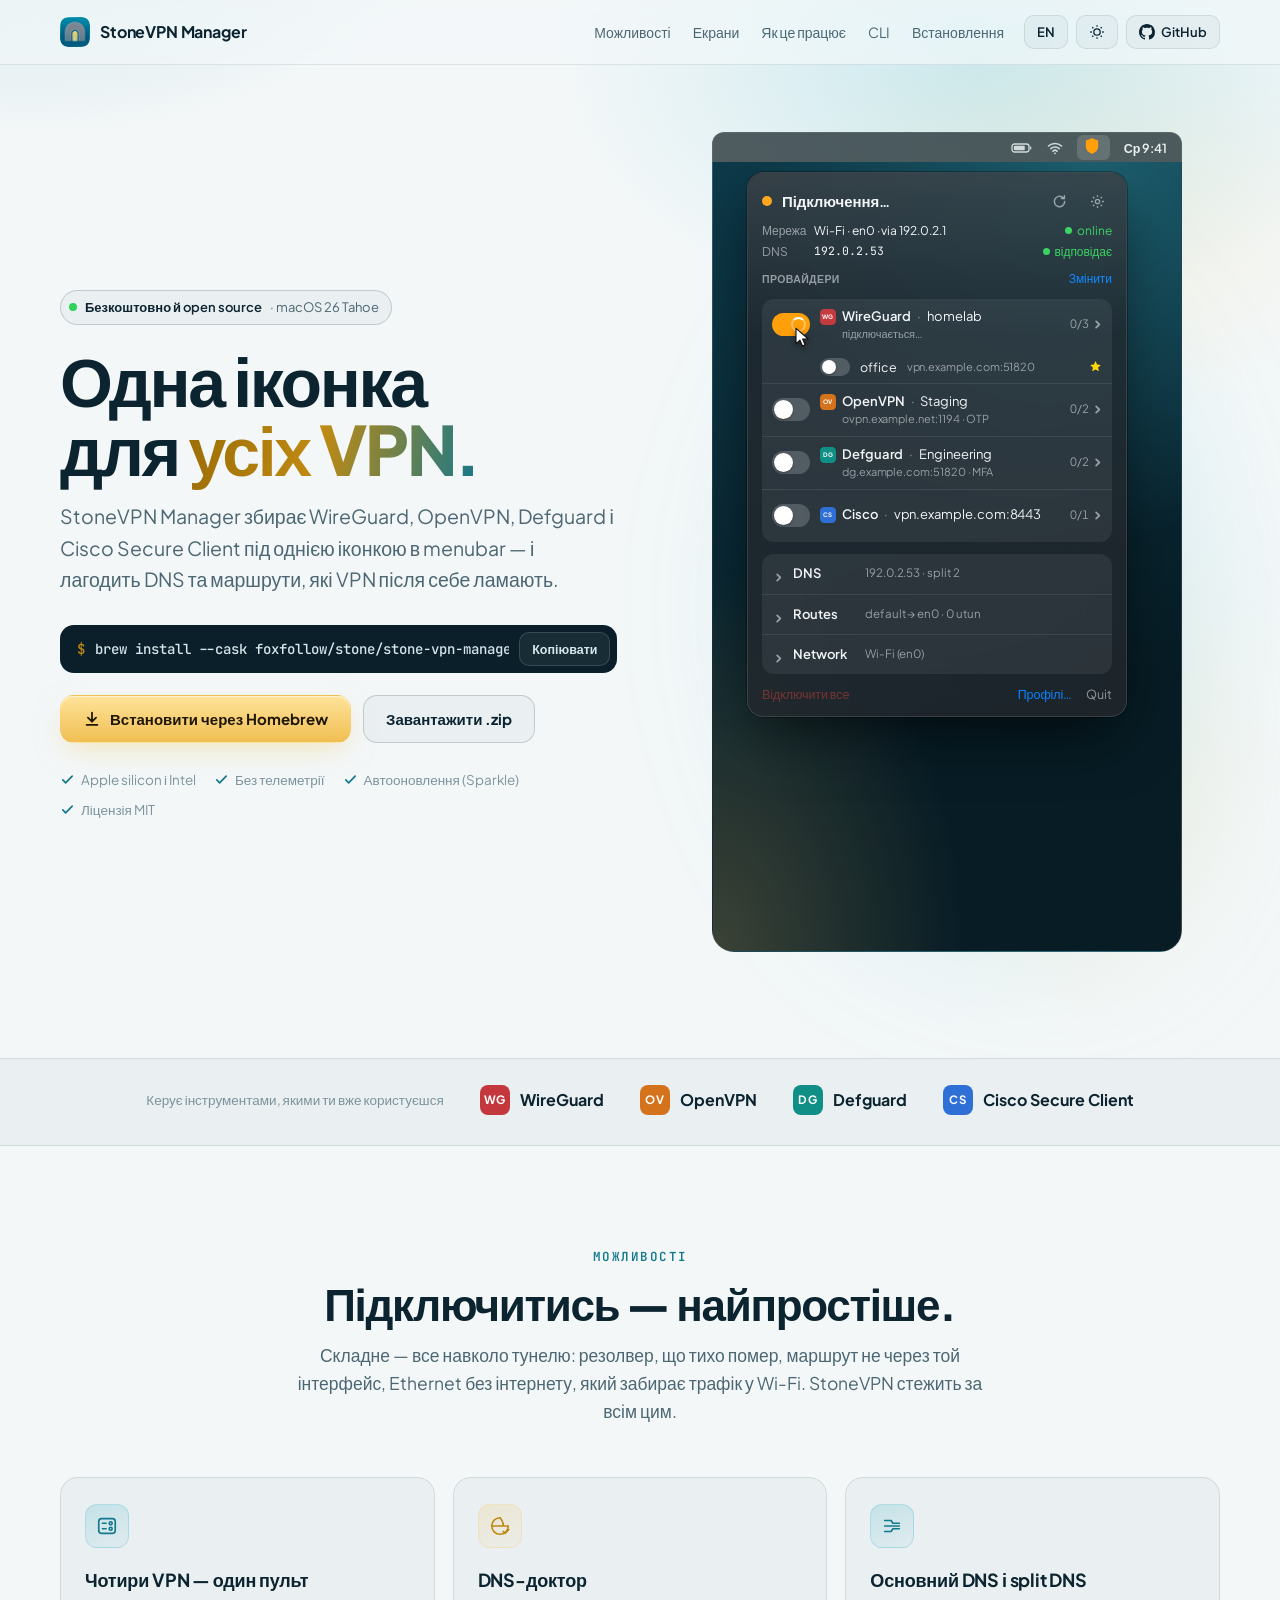
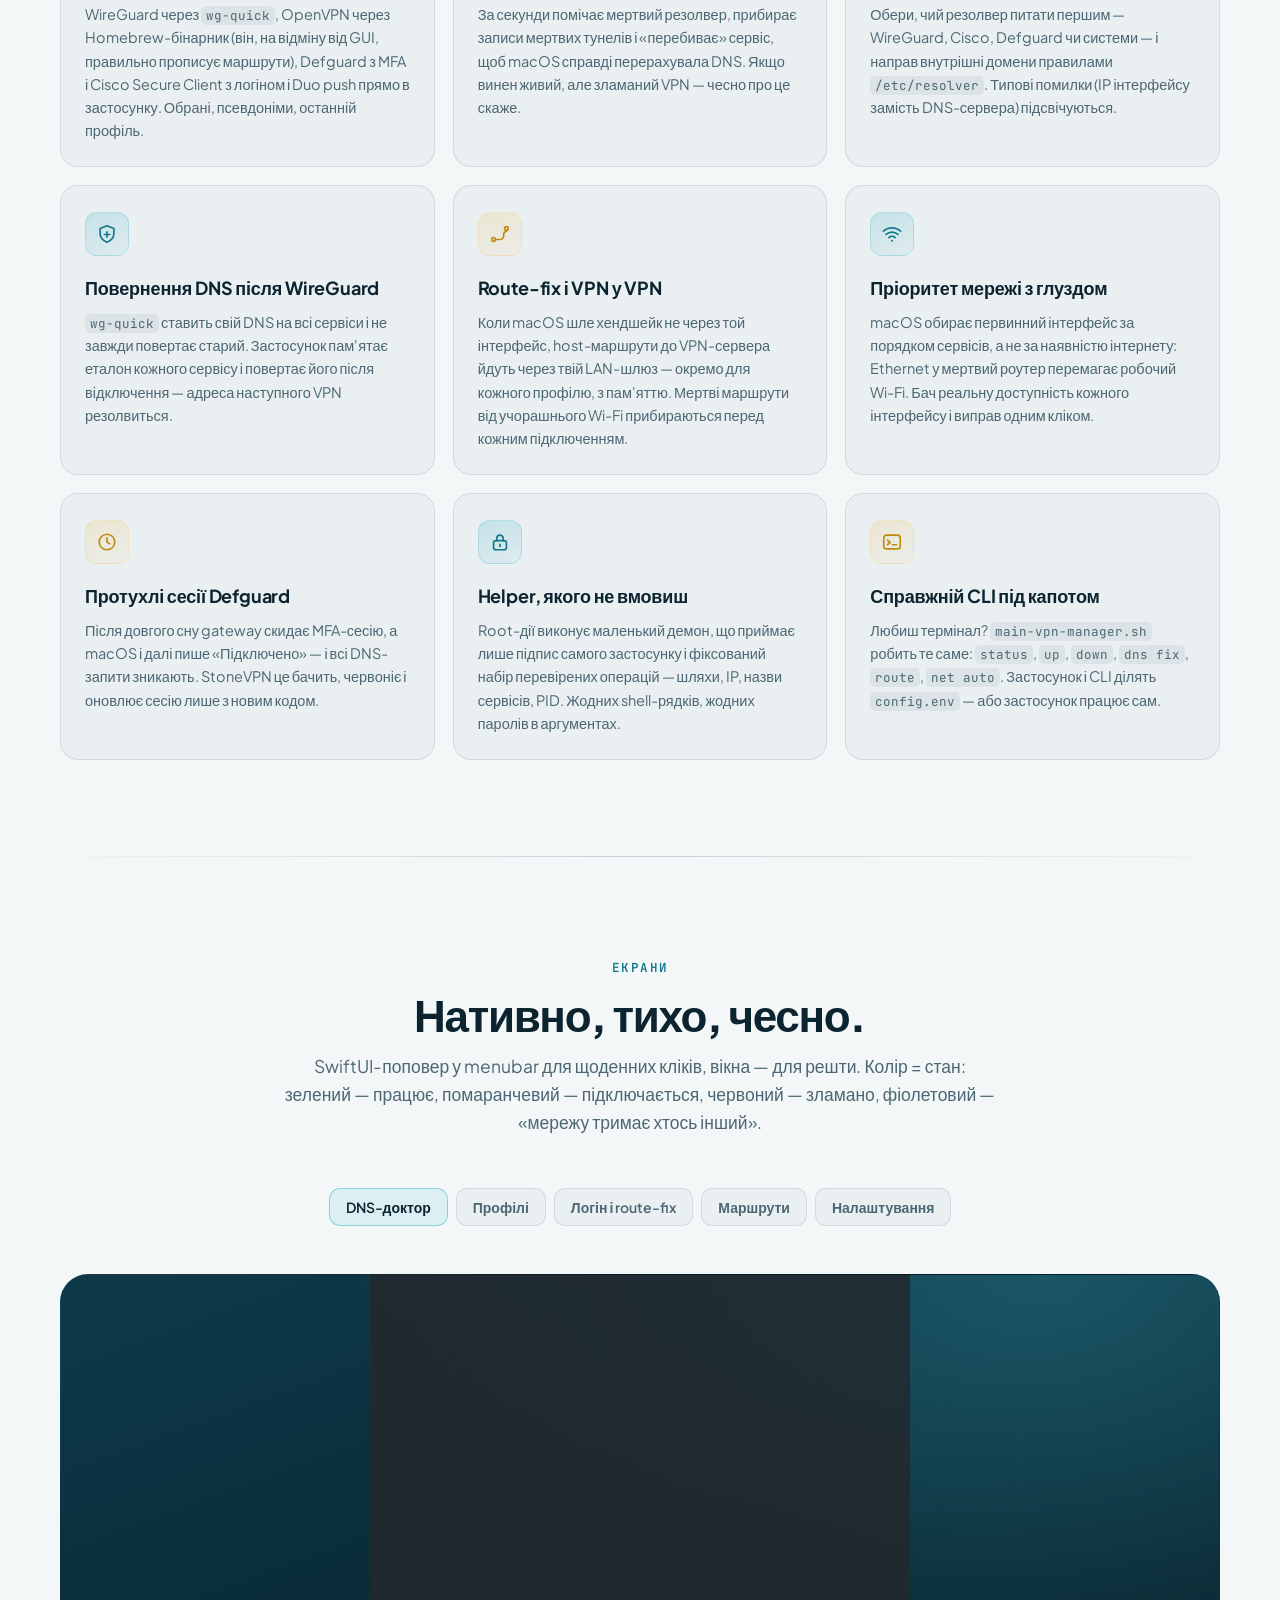
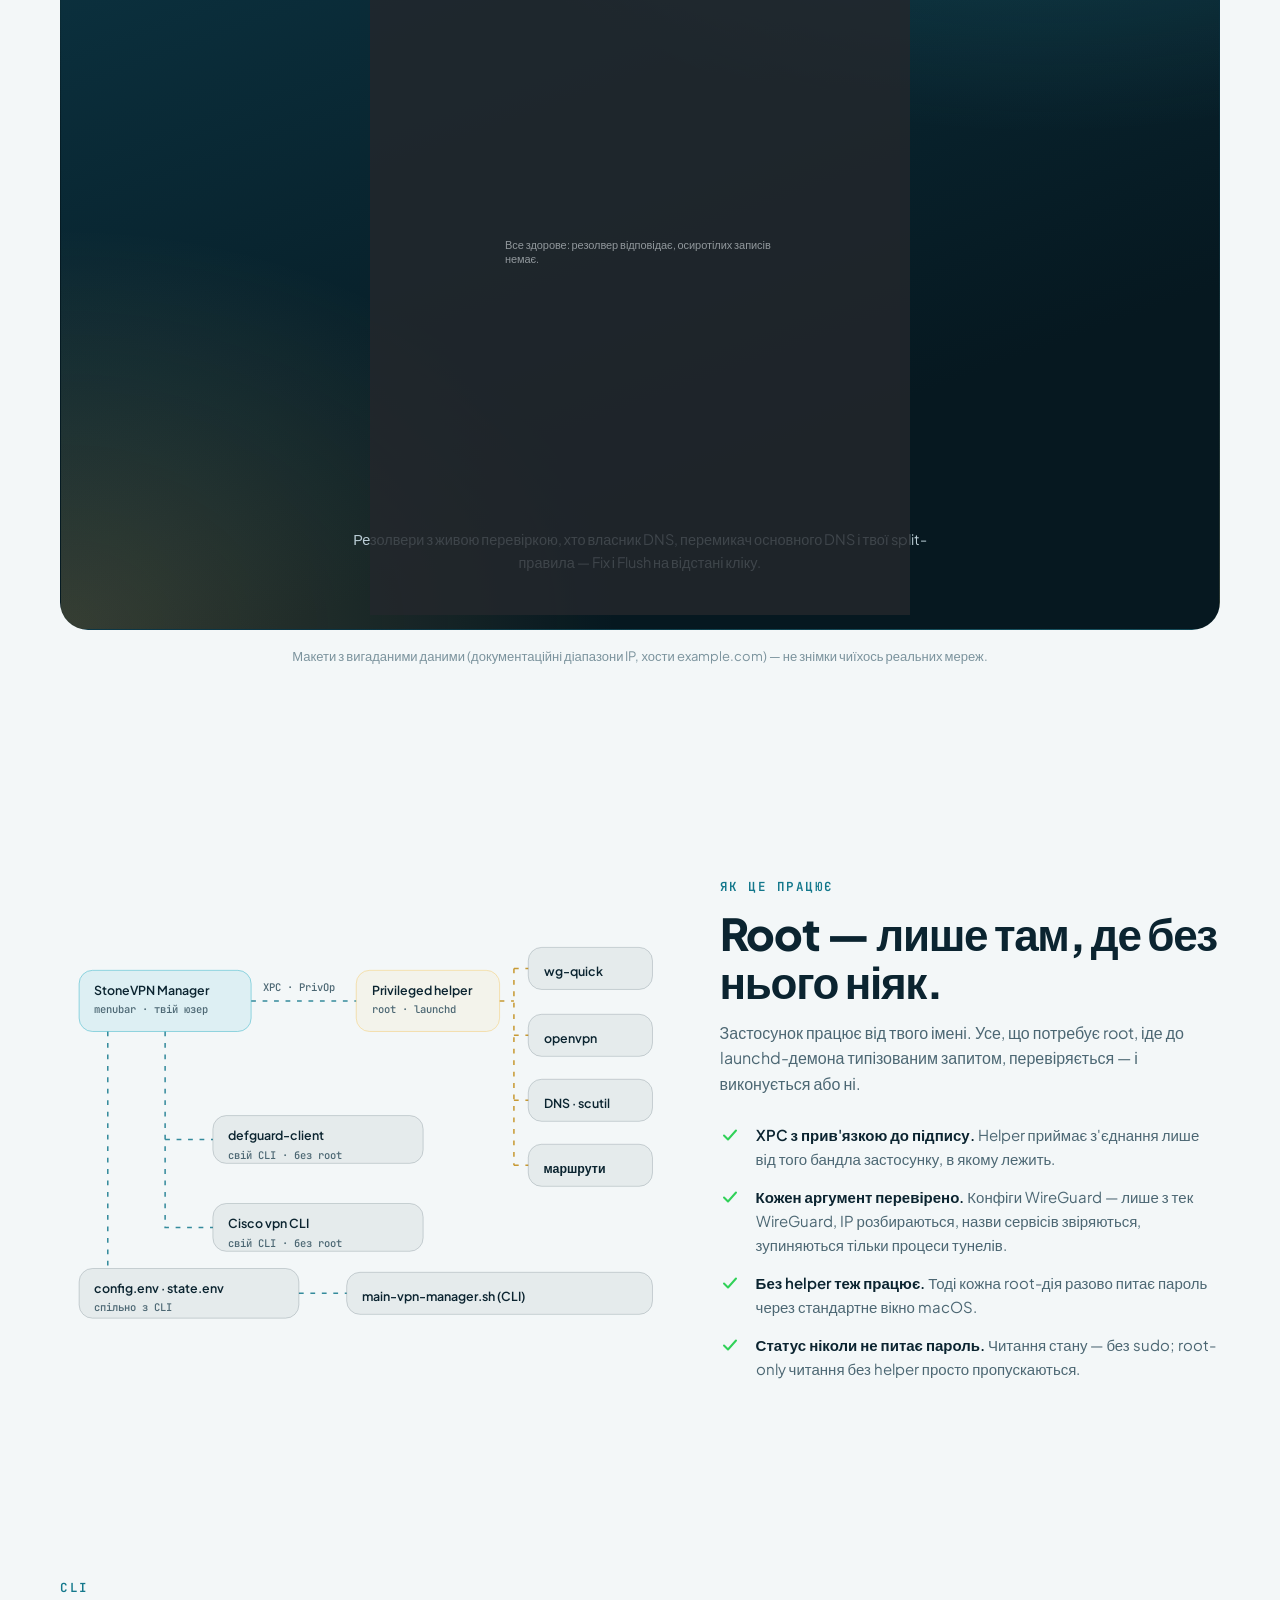
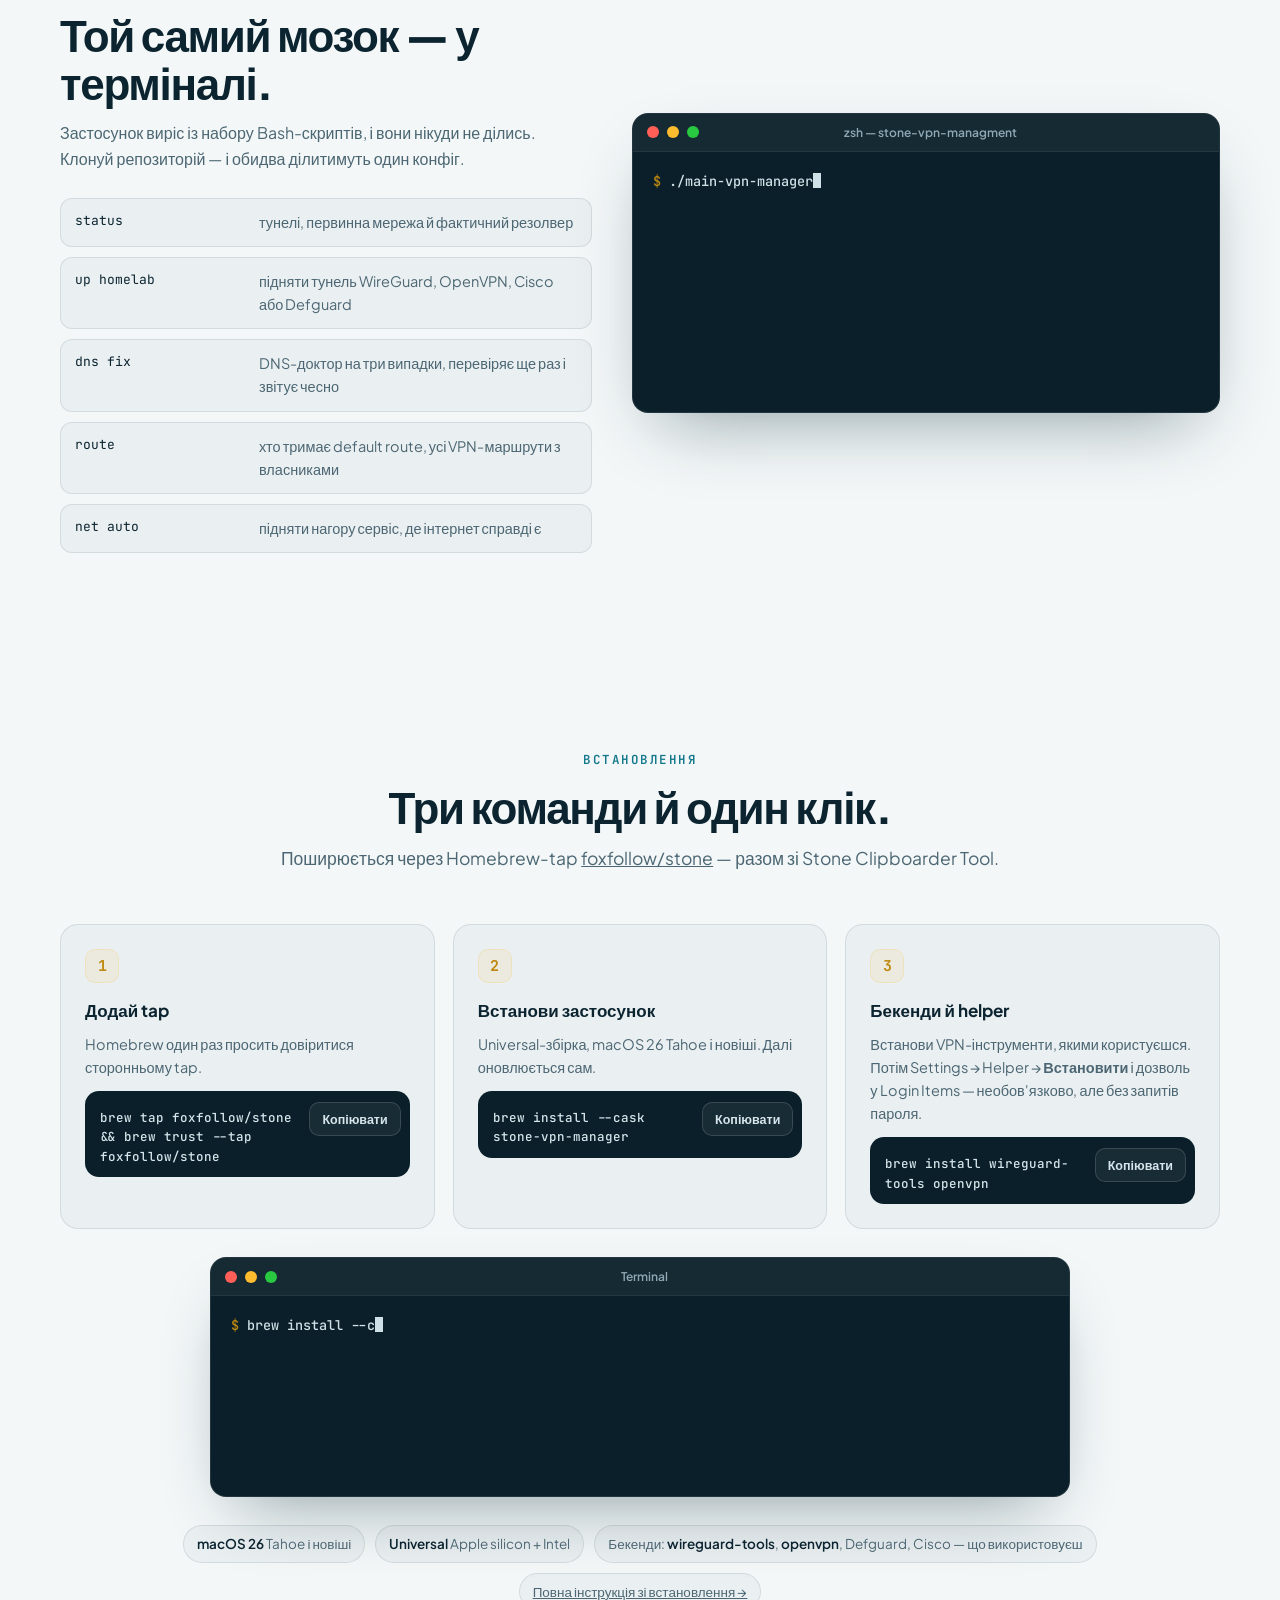
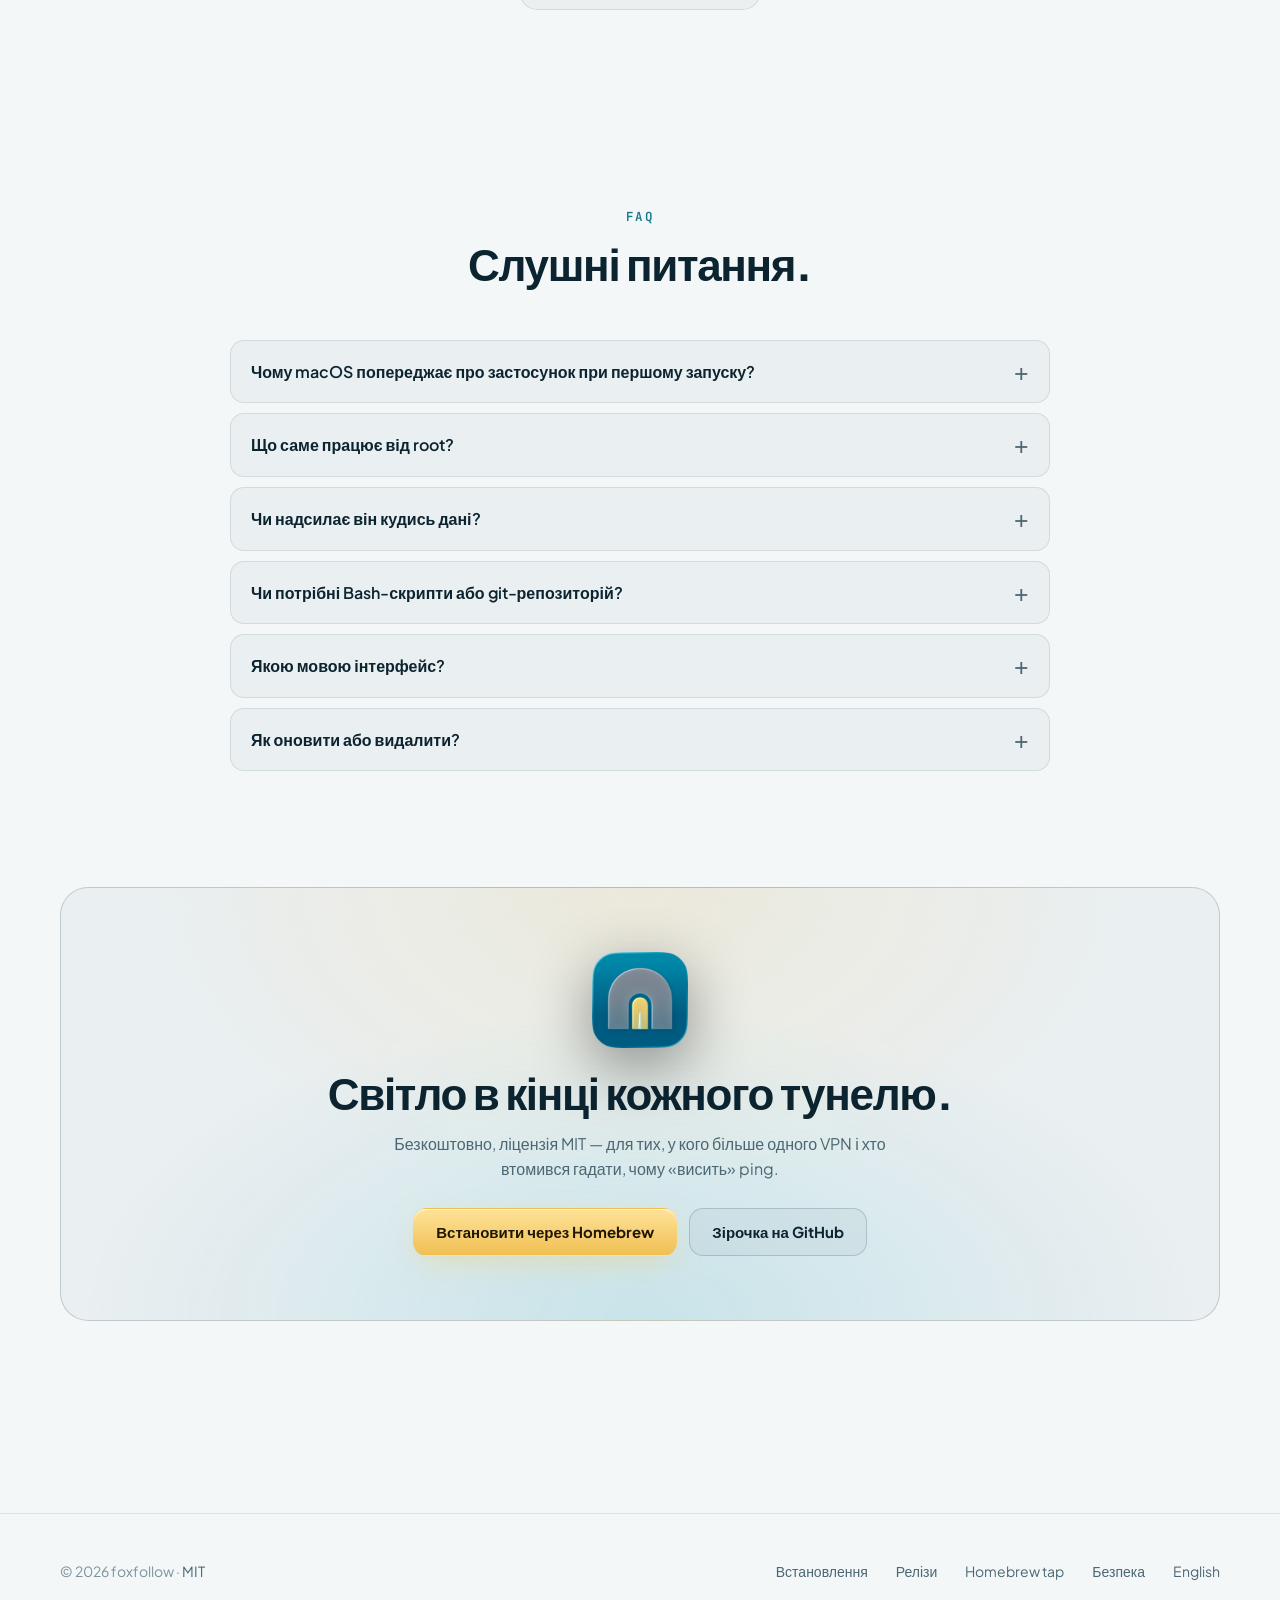
==== commit 9b87eca5: "CI: localization check and Sonar project version; docs: EN/UA app - tools/check-localization.py: eve" ====
--- a/docs/index-ua.html
+++ b/docs/index-ua.html
@@ -319,7 +319,7 @@
       </details>
       <details>
         <summary>Якою мовою інтерфейс?</summary>
-        <p>Українською. Англійська локалізація — у планах, допомога вітається.</p>
+        <p>Українською та англійською. Застосунок бере мову системи (або мову застосунку в System Settings); перевизначити — Налаштування → Загальні → Мова інтерфейсу. Навіть повідомлення root-helper приходять мовою застосунку.</p>
       </details>
       <details>
         <summary>Як оновити або видалити?</summary>
--- a/docs/resources/site.css
+++ b/docs/resources/site.css
@@ -215,7 +215,10 @@
     radial-gradient(120% 80% at 80% 0%, rgba(63,182,201,.35), transparent 60%),
     radial-gradient(90% 80% at 0% 100%, rgba(243,205,116,.22), transparent 60%),
     linear-gradient(160deg, #0d3a4a, #071c25 70%);
-  border: 1px solid rgba(255,255,255,.08); border-top: 0; overflow: hidden; min-height: 640px;
+  border: 1px solid rgba(255,255,255,.08); border-top: 0; overflow: hidden;
+  /* Fixed, not min-height: the popover grows (banner, DNS panel) inside the desk,
+     so the hero layout never changes height and the text beside it doesn't jump. */
+  height: 790px;
 }
 .cursor {
   position: absolute; left: 0; top: 0; z-index: 5; width: 22px; height: 22px; pointer-events: none;
@@ -289,8 +292,17 @@
 .sw.sm { width: 30px; height: 18px; } .sw.sm::after { width: 14px; height: 14px; }
 .sw.on::after { transform: translateX(15px); } .sw.sm.on::after { transform: translateX(12px); }
 .sw.up { background: var(--g); } .sw.busy { background: var(--o); } .sw.bad { background: var(--r); }
-.sw.busy::after { background: conic-gradient(from 0deg, transparent 0 25%, #fff 25%); -webkit-mask: radial-gradient(circle, transparent 4px, #000 4.5px); mask: radial-gradient(circle, transparent 4px, #000 4.5px); box-shadow: none; animation: spin .8s linear infinite; }
-@keyframes spin { to { rotate: 360deg; } }
+/* busy: the knob becomes a ring spinner in the "on" position (like ProgressView .mini).
+   Translate + rotate live in one transform so the ring spins in place in every engine. */
+.sw.busy::after {
+  top: 4px; left: 4px; width: 15px; height: 15px; box-sizing: border-box;
+  background: transparent; box-shadow: none;
+  border: 2px solid rgba(255,255,255,.35); border-top-color: #fff;
+  transform-origin: 50% 50%; animation: spin-on .8s linear infinite;
+}
+.sw.sm.busy::after { top: 3px; left: 3px; width: 12px; height: 12px; animation-name: spin-on-sm; }
+@keyframes spin-on { from { transform: translateX(15px) rotate(0deg); } to { transform: translateX(15px) rotate(360deg); } }
+@keyframes spin-on-sm { from { transform: translateX(12px) rotate(0deg); } to { transform: translateX(12px) rotate(360deg); } }
 .pinfo { flex: 1; min-width: 0; }
 .ptitle { display: flex; align-items: center; gap: 6px; white-space: nowrap; overflow: hidden; }
 .ptitle b { font-weight: 600; }
